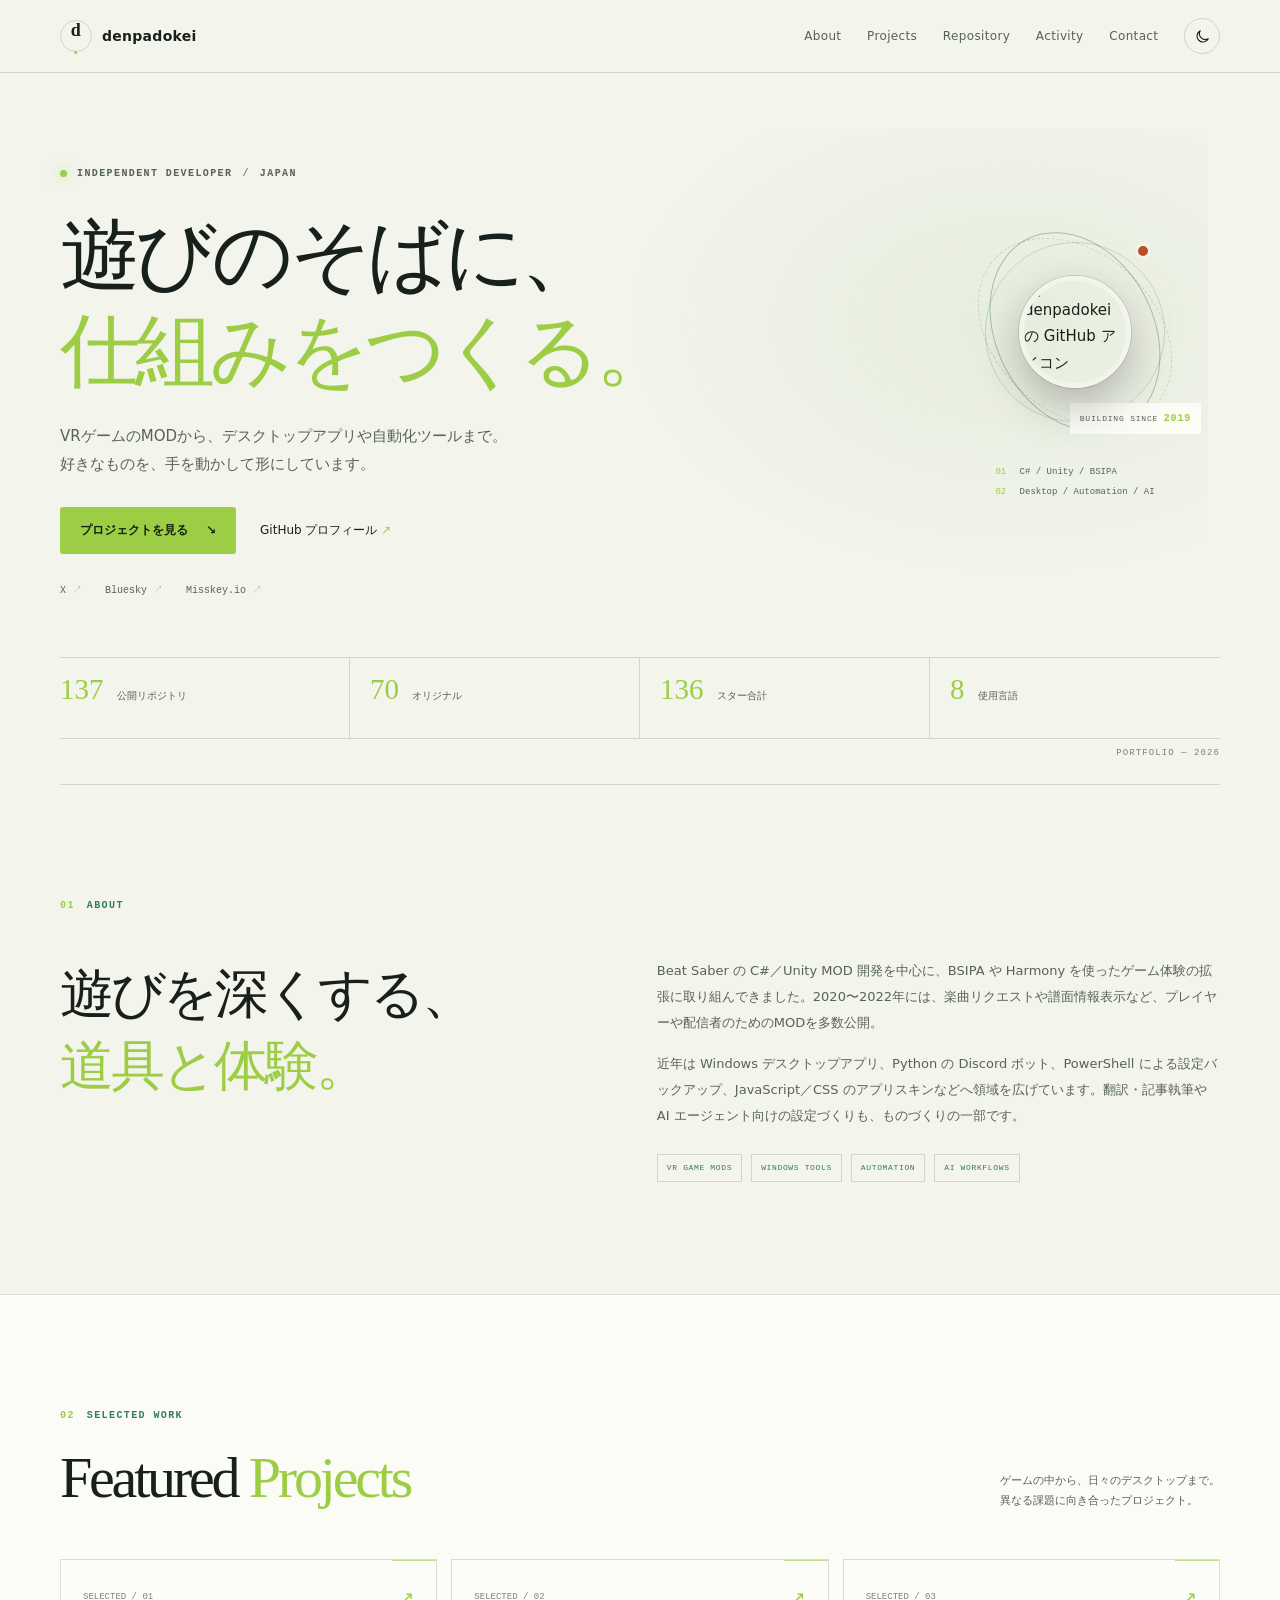
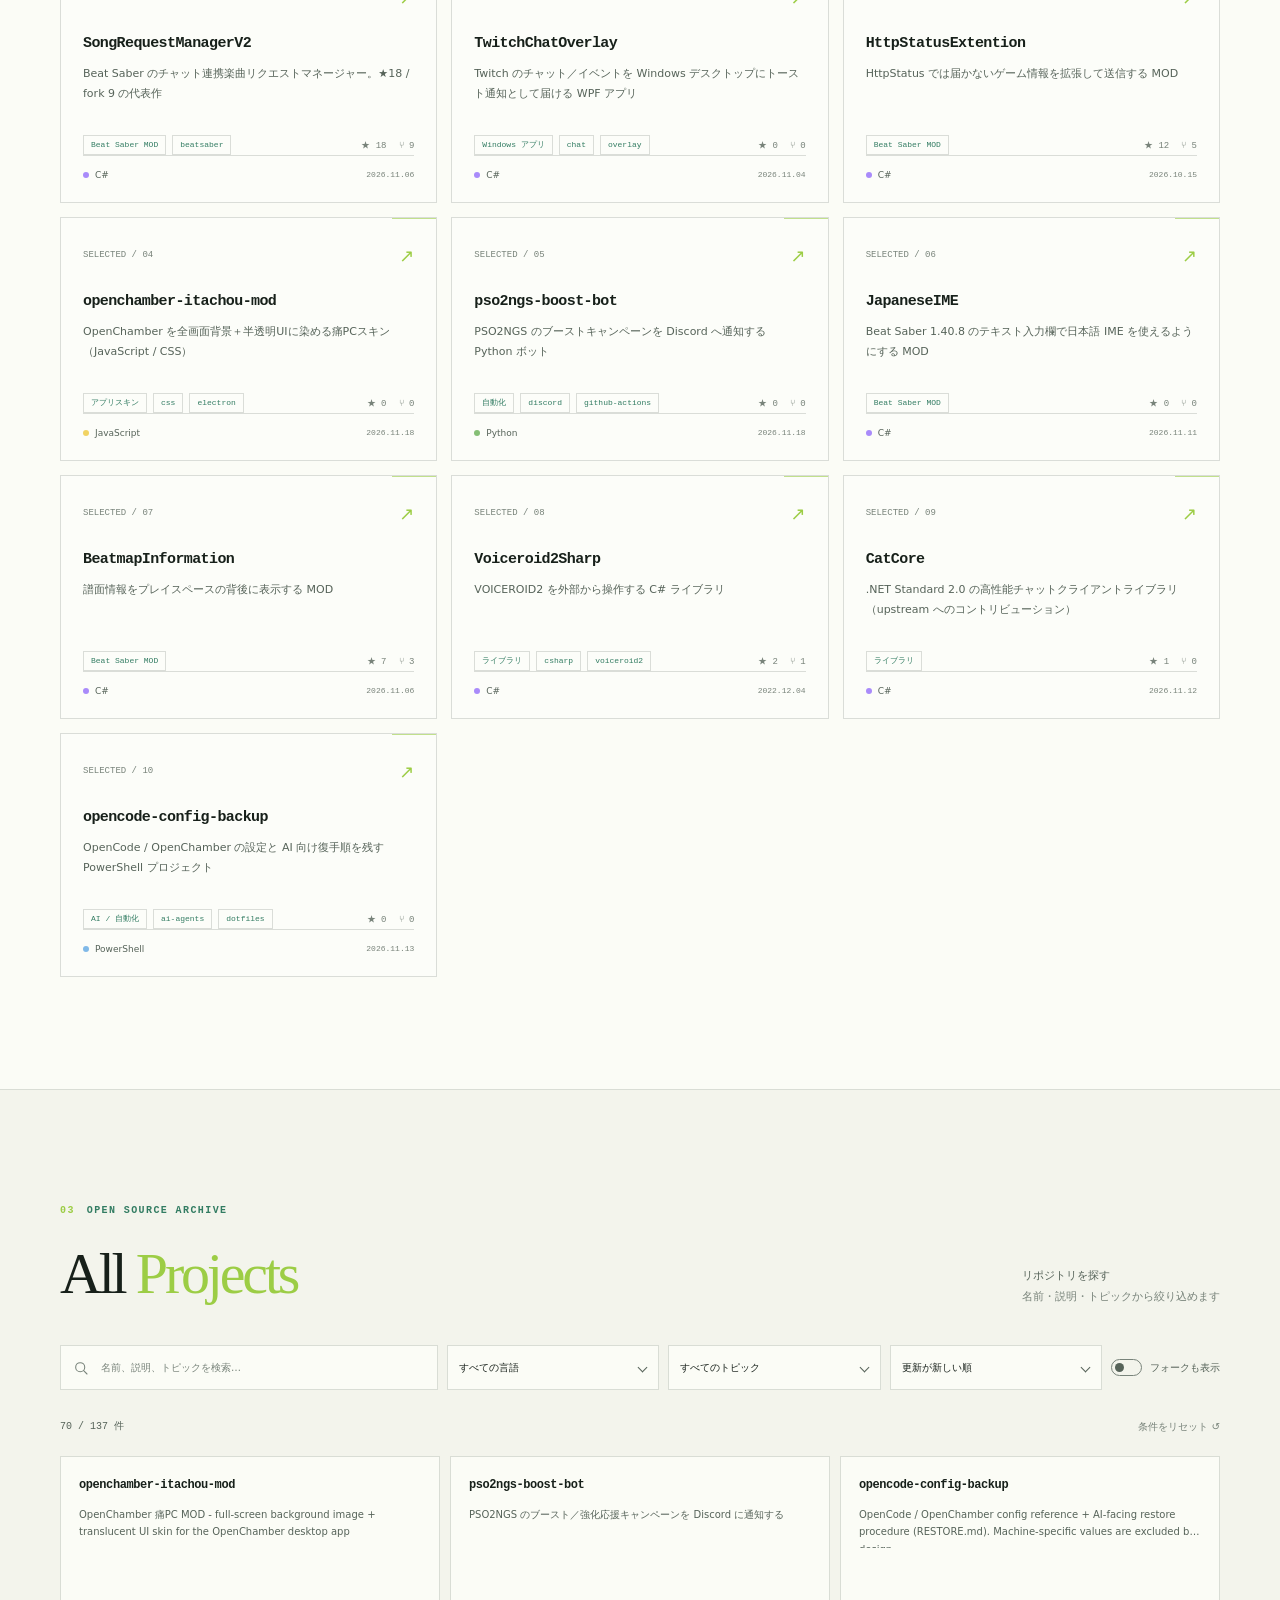
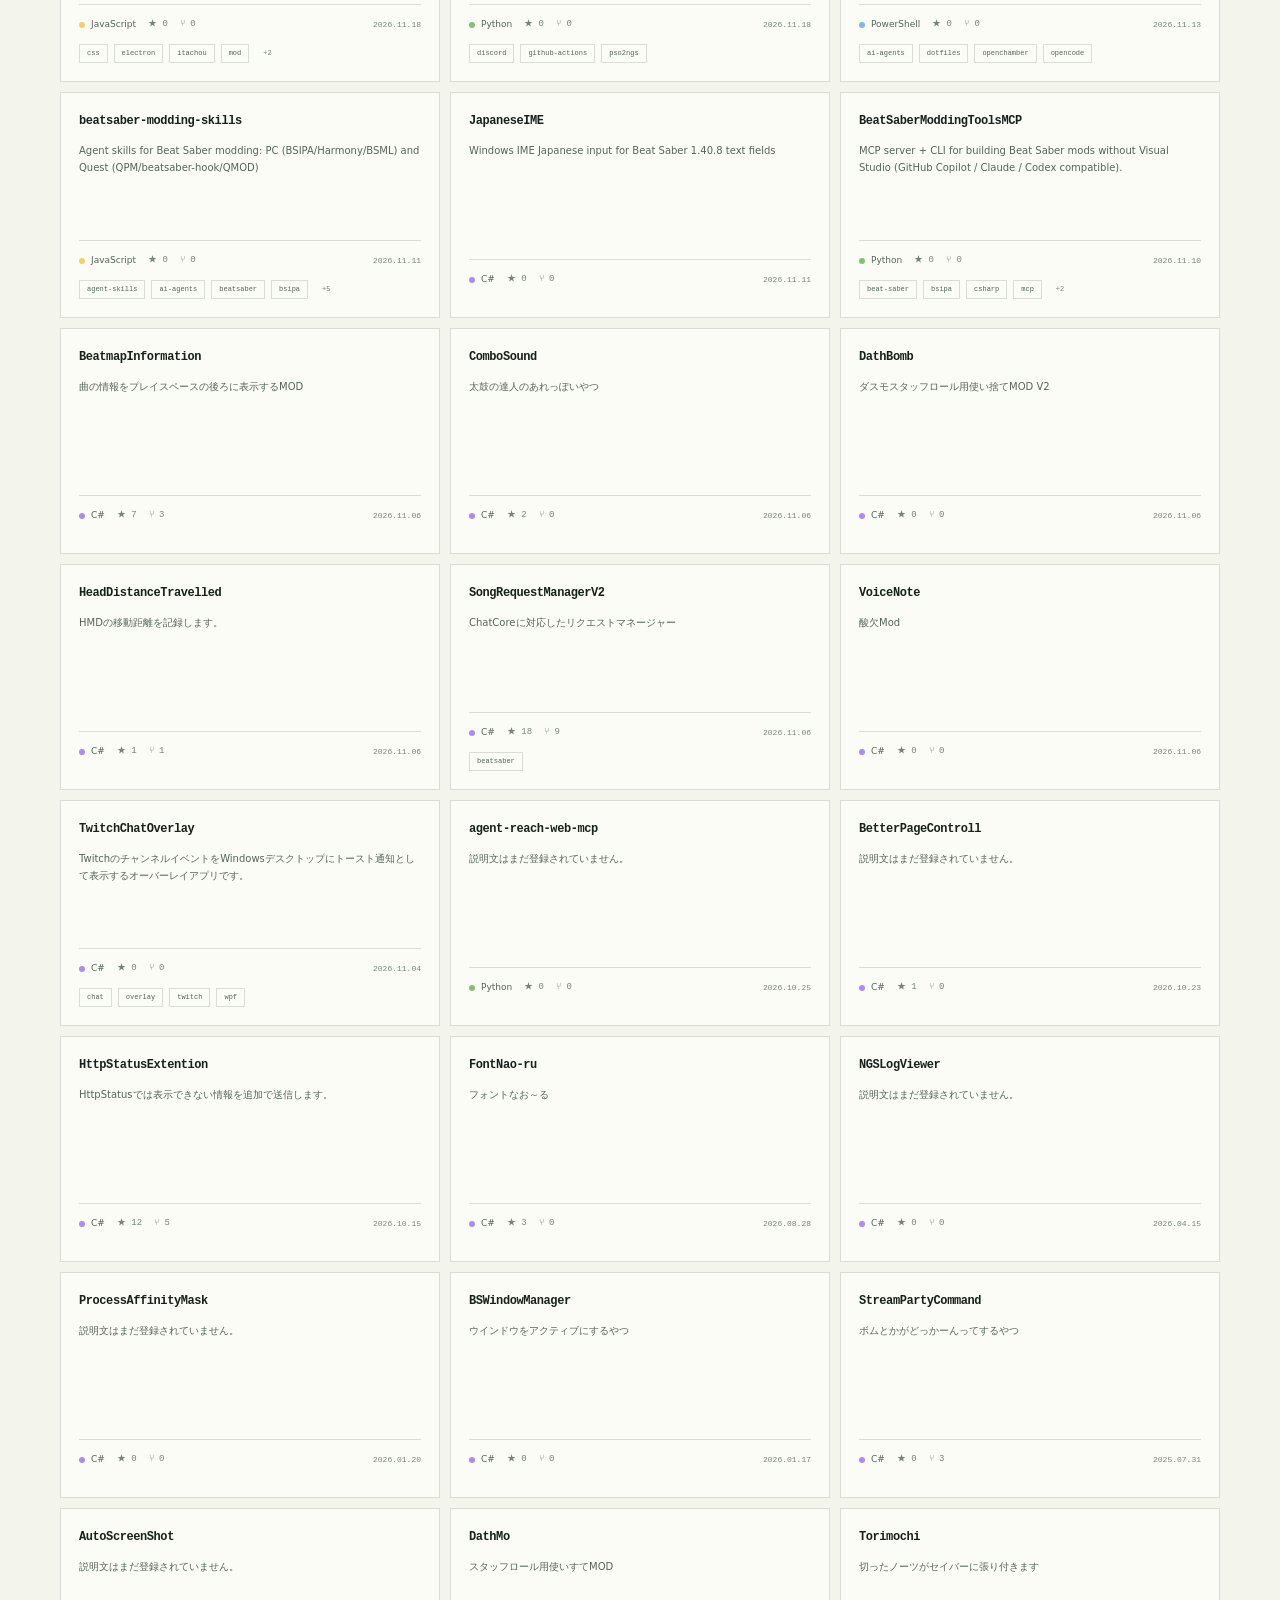
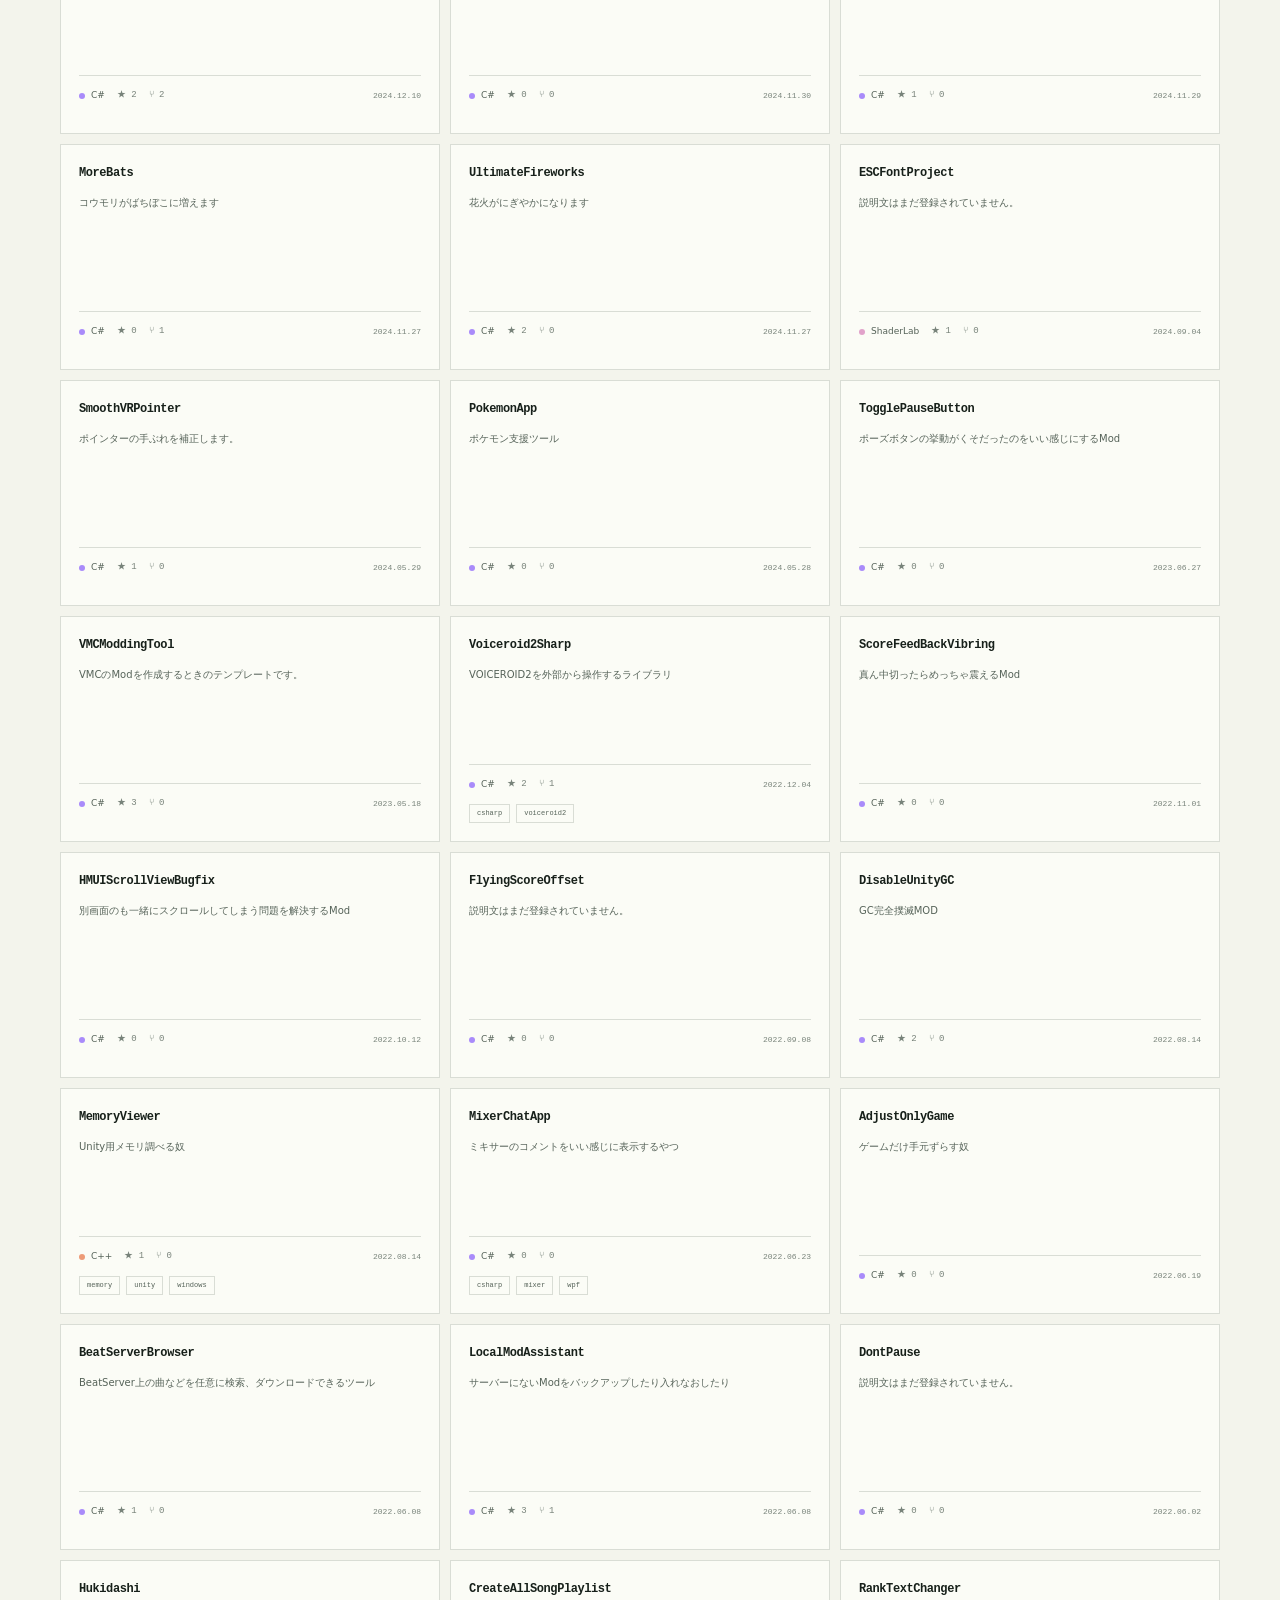
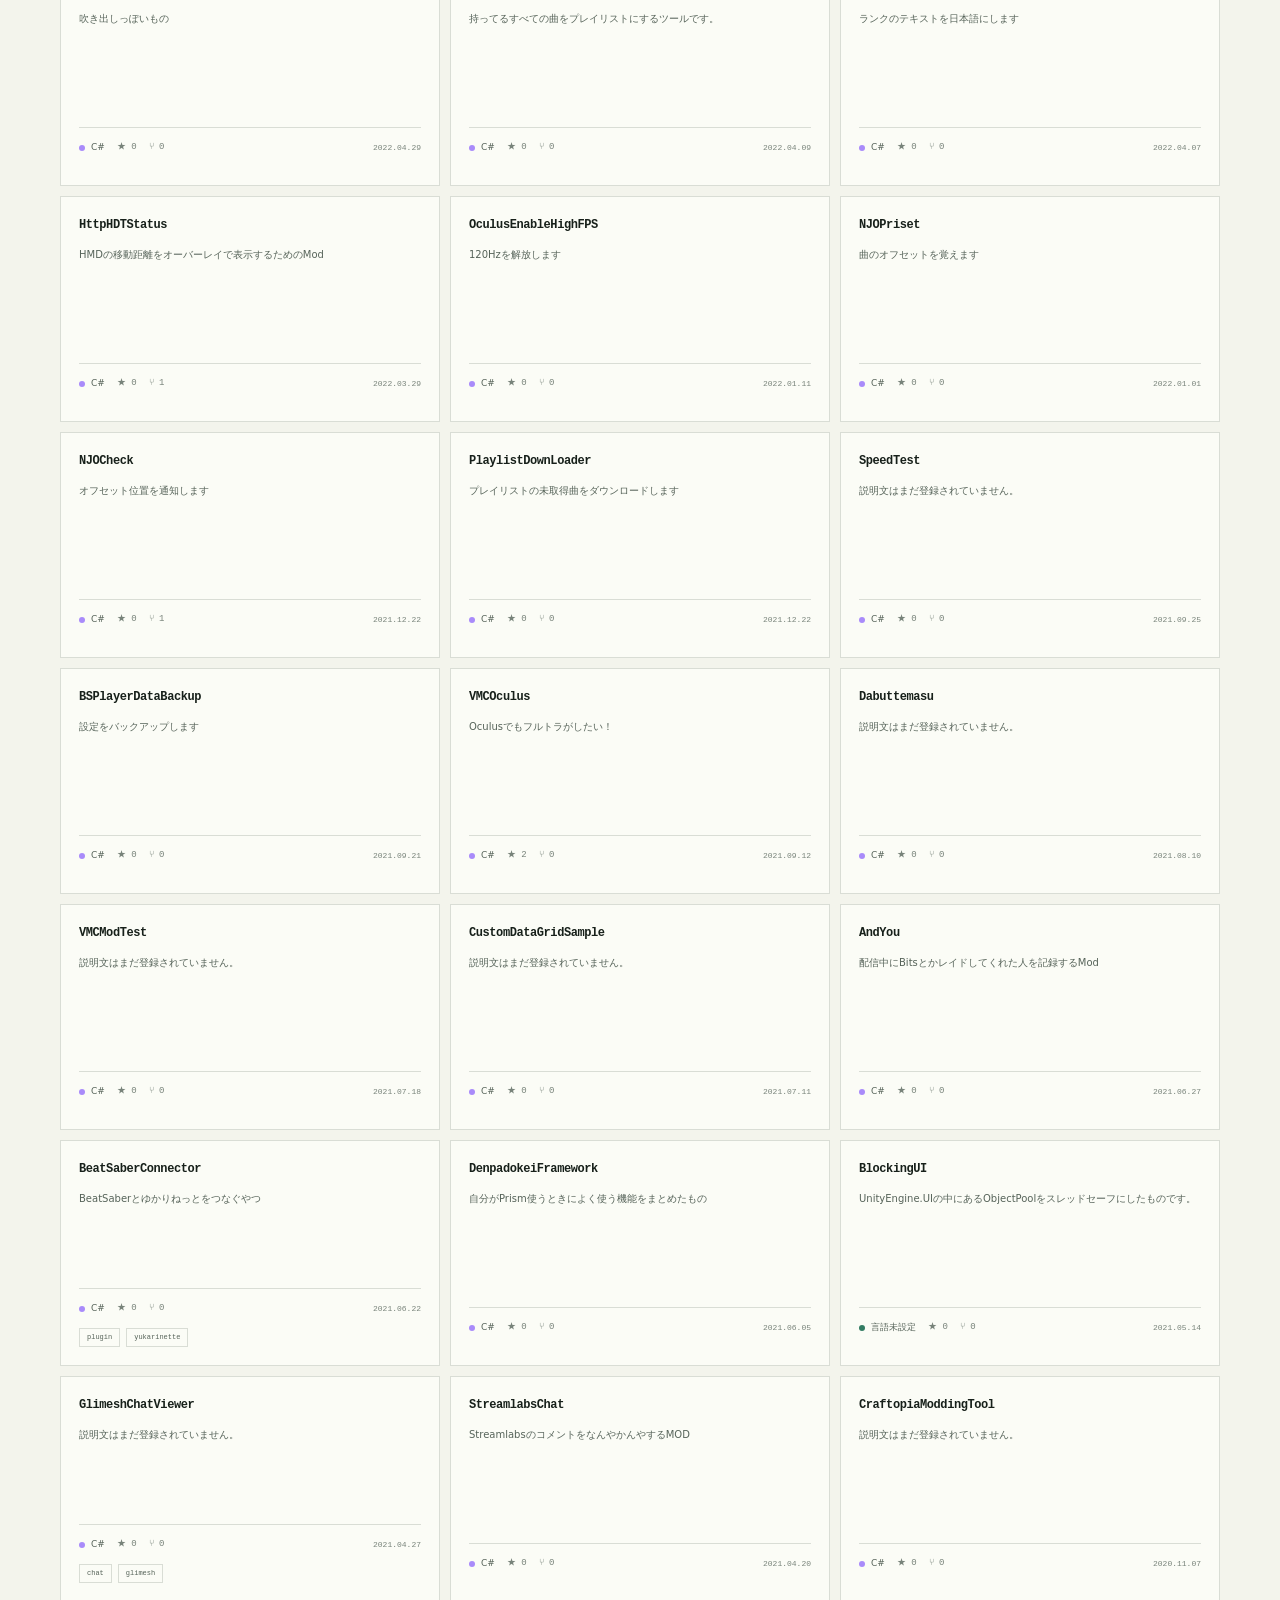
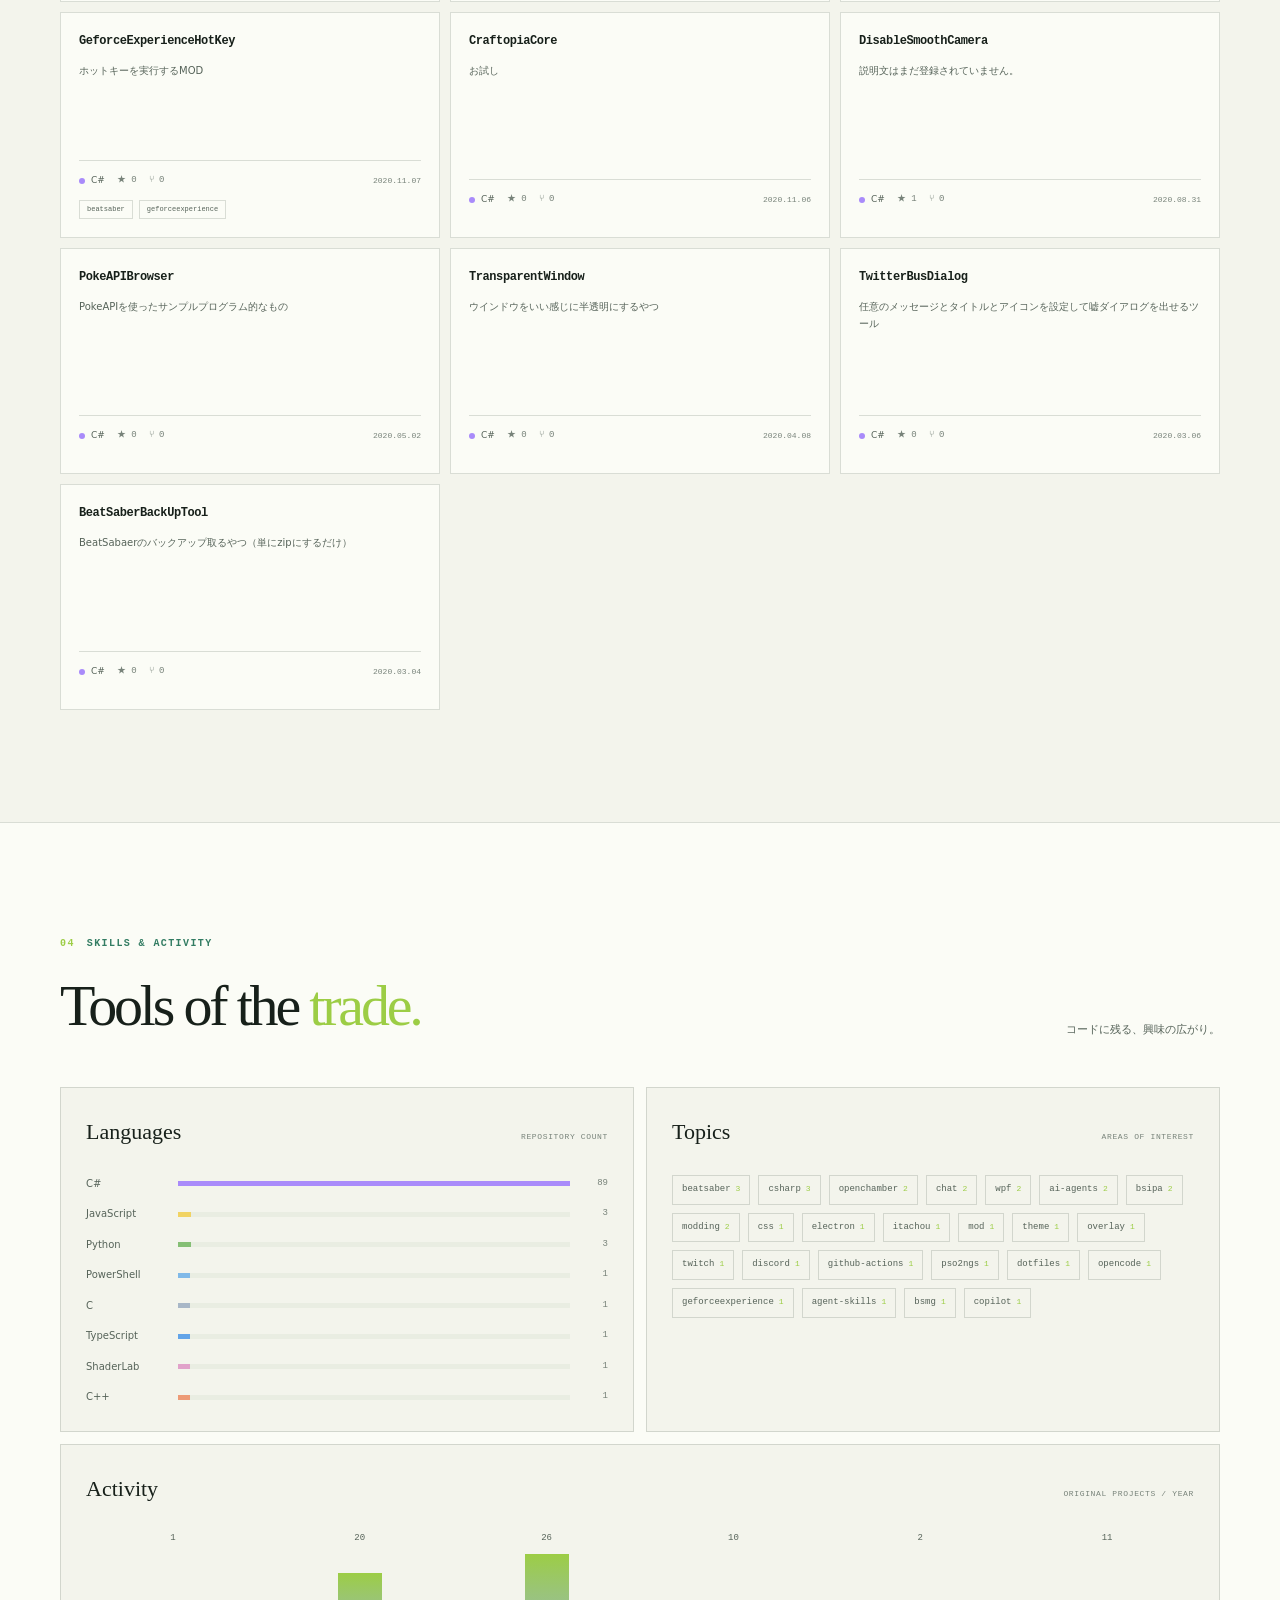
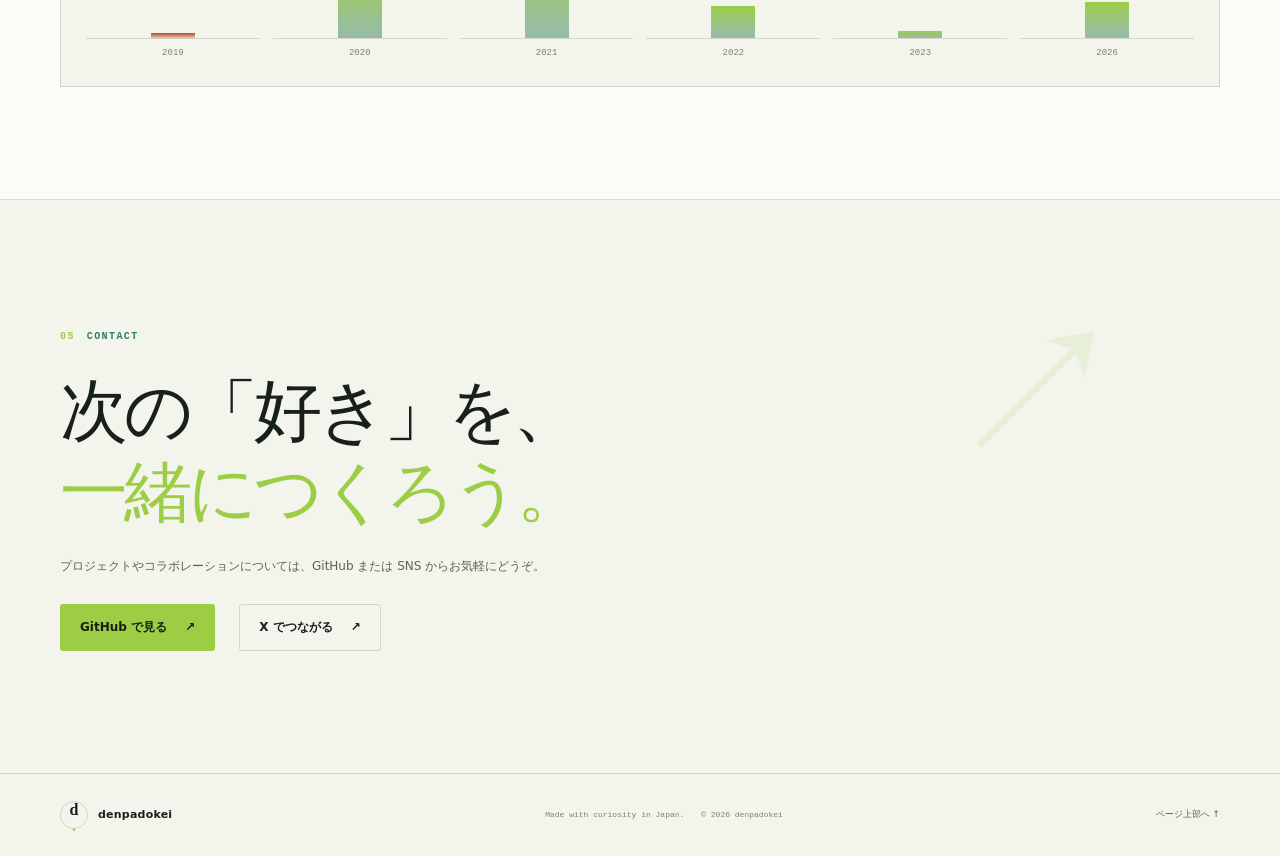
==== index.html @ 18422094 "feat: GitHubリポジトリ走査によるポートフォリオサイトを追加" ====
<!doctype html>
<html lang="ja">
<head>
  <meta charset="utf-8">
  <meta name="viewport" content="width=device-width, initial-scale=1">
  <meta name="theme-color" content="#101513">
  <meta name="description" content="denpadokei — VRゲームMOD開発を軸に、Windowsデスクトップ・自動化・AIツールへ広がる開発者のポートフォリオ。">
  <title>denpadokei — Developer Portfolio</title>
  <link rel="stylesheet" href="./assets/styles.css">
  <script src="./assets/app.js" defer></script>
</head>
<body>
  <a class="skip-link" href="#main">本文へスキップ</a>
  <header class="site-header">
    <nav class="nav-shell" aria-label="メインナビゲーション">
      <a class="wordmark" href="#top" aria-label="denpadokei、トップへ">
        <span class="wordmark-mark" aria-hidden="true">d<span>.</span></span>
        <span>denpadokei</span>
      </a>
      <div class="nav-links">
        <a href="#about">About</a>
        <a href="#featured">Projects</a>
        <a href="#all-projects">Repository</a>
        <a href="#activity">Activity</a>
        <a href="#contact">Contact</a>
        <button class="theme-toggle" id="theme-toggle" type="button" aria-label="ライトテーマに切り替え" title="テーマを切り替え">
          <svg class="theme-icon theme-icon-sun" viewBox="0 0 24 24" aria-hidden="true"><circle cx="12" cy="12" r="4"></circle><path d="M12 2v2m0 16v2M4.93 4.93l1.42 1.42m11.3 11.3 1.42 1.42M2 12h2m16 0h2M4.93 19.07l1.42-1.42m11.3-11.3 1.42-1.42"></path></svg>
          <svg class="theme-icon theme-icon-moon" viewBox="0 0 24 24" aria-hidden="true"><path d="M20.2 15.3A8.5 8.5 0 0 1 8.7 3.8 8.5 8.5 0 1 0 20.2 15.3Z"></path></svg>
        </button>
      </div>
    </nav>
  </header>

  <main id="main">
    <section class="hero section-wrap" id="top" aria-labelledby="hero-title">
      <div class="hero-copy">
        <p class="eyebrow"><span class="status-dot" aria-hidden="true"></span> INDEPENDENT DEVELOPER <span class="eyebrow-divider">/</span> JAPAN</p>
        <h1 id="hero-title">遊びのそばに、<br><span>仕組みをつくる。</span></h1>
        <p class="hero-lead">VRゲームのMODから、デスクトップアプリや自動化ツールまで。<br class="desktop-break">好きなものを、手を動かして形にしています。</p>
        <div class="hero-actions">
          <a class="button button-primary" href="#featured">プロジェクトを見る <span aria-hidden="true">↘</span></a>
          <a class="text-link" href="https://github.com/denpadokei" target="_blank" rel="noopener noreferrer">
            GitHub プロフィール <span aria-hidden="true">↗</span>
          </a>
        </div>
        <div class="social-row" aria-label="ソーシャルリンク">
          <a href="https://x.com/j_denpadokei" target="_blank" rel="noopener noreferrer">X <span aria-hidden="true">↗</span></a>
          <a href="https://bsky.app/profile/denpadokei.bsky.social" target="_blank" rel="noopener noreferrer">Bluesky <span aria-hidden="true">↗</span></a>
          <a href="https://misskey.io/@denpadokei" target="_blank" rel="noopener noreferrer">Misskey.io <span aria-hidden="true">↗</span></a>
        </div>
      </div>
      <div class="hero-aside">
        <div class="portrait-frame">
          <div class="portrait-orbit portrait-orbit-one" aria-hidden="true"></div>
          <div class="portrait-orbit portrait-orbit-two" aria-hidden="true"></div>
          <img src="https://avatars.githubusercontent.com/u/55026301?v=4" alt="denpadokei の GitHub アイコン" width="112" height="112">
          <span class="portrait-caption">BUILDING SINCE <strong>2019</strong></span>
        </div>
        <p class="hero-note"><span class="note-index">01</span> C# / Unity / BSIPA<br><span class="note-index">02</span> Desktop / Automation / AI</p>
      </div>
      <div class="hero-stats" aria-label="GitHub の統計">
        <div class="stat-cell"><strong id="stat-repos">137</strong><span>公開リポジトリ</span></div>
        <div class="stat-cell"><strong id="stat-original">70</strong><span>オリジナル</span></div>
        <div class="stat-cell"><strong id="stat-stars">136</strong><span>スター合計</span></div>
        <div class="stat-cell"><strong id="stat-languages">8</strong><span>使用言語</span></div>
      </div>
      <span class="hero-index" aria-hidden="true">PORTFOLIO — 2026</span>
    </section>

    <section class="about section-wrap section-block" id="about" aria-labelledby="about-title">
      <div class="section-kicker"><span>01</span> ABOUT</div>
      <div class="about-content">
        <h2 id="about-title">遊びを深くする、<br><em>道具と体験。</em></h2>
        <div class="about-text">
          <p>Beat Saber の C#／Unity MOD 開発を中心に、BSIPA や Harmony を使ったゲーム体験の拡張に取り組んできました。2020〜2022年には、楽曲リクエストや譜面情報表示など、プレイヤーや配信者のためのMODを多数公開。</p>
          <p>近年は Windows デスクトップアプリ、Python の Discord ボット、PowerShell による設定バックアップ、JavaScript／CSS のアプリスキンなどへ領域を広げています。翻訳・記事執筆や AI エージェント向けの設定づくりも、ものづくりの一部です。</p>
          <div class="about-tags" aria-label="主な領域">
            <span>VR GAME MODS</span><span>WINDOWS TOOLS</span><span>AUTOMATION</span><span>AI WORKFLOWS</span>
          </div>
        </div>
      </div>
    </section>

    <section class="featured-section section-block" id="featured" aria-labelledby="featured-title">
      <div class="section-wrap">
        <div class="section-heading">
          <div>
            <div class="section-kicker"><span>02</span> SELECTED WORK</div>
            <h2 id="featured-title">Featured <em>Projects</em></h2>
          </div>
          <p>ゲームの中から、日々のデスクトップまで。<br>異なる課題に向き合ったプロジェクト。</p>
        </div>
        <div class="featured-grid" id="featured-grid" aria-live="polite">
          <p class="loading-note">プロジェクトを読み込み中…</p>
        </div>
      </div>
    </section>

    <section class="all-section section-block" id="all-projects" aria-labelledby="all-title">
      <div class="section-wrap">
        <div class="section-heading all-heading">
          <div>
            <div class="section-kicker"><span>03</span> OPEN SOURCE ARCHIVE</div>
            <h2 id="all-title">All <em>Projects</em></h2>
          </div>
          <p>リポジトリを探す<br><span class="subtle">名前・説明・トピックから絞り込めます</span></p>
        </div>
        <form class="filters" id="project-filters" role="search" aria-label="プロジェクトを絞り込む">
          <label class="search-field">
            <span class="visually-hidden">プロジェクトを検索</span>
            <svg viewBox="0 0 24 24" aria-hidden="true"><circle cx="10.8" cy="10.8" r="6.8"></circle><path d="m16 16 5 5"></path></svg>
            <input id="search-input" type="search" placeholder="名前、説明、トピックを検索…" autocomplete="off">
          </label>
          <label class="select-field">
            <span class="visually-hidden">言語で絞り込む</span>
            <select id="language-filter"><option value="">すべての言語</option></select>
          </label>
          <label class="select-field">
            <span class="visually-hidden">トピックで絞り込む</span>
            <select id="topic-filter"><option value="">すべてのトピック</option></select>
          </label>
          <label class="select-field sort-field">
            <span class="visually-hidden">並び替え</span>
            <select id="sort-select">
              <option value="updated">更新が新しい順</option>
              <option value="stars">スターが多い順</option>
              <option value="name">名前順</option>
            </select>
          </label>
          <label class="fork-toggle">
            <input id="fork-toggle" type="checkbox">
            <span class="toggle-ui" aria-hidden="true"></span>
            <span>フォークも表示</span>
          </label>
        </form>
        <div class="results-line">
          <p id="result-count" role="status" aria-live="polite">読み込み中…</p>
          <button class="clear-filters" id="clear-filters" type="button">条件をリセット <span aria-hidden="true">↺</span></button>
        </div>
        <div class="project-grid" id="project-grid" aria-live="polite">
          <p class="loading-note">リポジトリを読み込み中…</p>
        </div>
        <p class="data-notice" id="data-notice" role="status" aria-live="polite" hidden></p>
      </div>
    </section>

    <section class="activity-section section-block" id="activity" aria-labelledby="activity-title">
      <div class="section-wrap">
        <div class="section-heading">
          <div>
            <div class="section-kicker"><span>04</span> SKILLS & ACTIVITY</div>
            <h2 id="activity-title">Tools of the <em>trade.</em></h2>
          </div>
          <p>コードに残る、興味の広がり。</p>
        </div>
        <div class="activity-grid">
          <section class="activity-panel language-panel" aria-labelledby="languages-title">
            <div class="panel-heading"><h3 id="languages-title">Languages</h3><span>REPOSITORY COUNT</span></div>
            <div class="language-bars" id="language-bars"><p class="loading-note">読み込み中…</p></div>
          </section>
          <section class="activity-panel topic-panel" aria-labelledby="topics-title">
            <div class="panel-heading"><h3 id="topics-title">Topics</h3><span>AREAS OF INTEREST</span></div>
            <div class="topic-cloud" id="topic-cloud"><p class="loading-note">読み込み中…</p></div>
          </section>
          <section class="activity-panel timeline-panel" aria-labelledby="timeline-title">
            <div class="panel-heading"><h3 id="timeline-title">Activity</h3><span>ORIGINAL PROJECTS / YEAR</span></div>
            <div class="timeline" id="timeline"><p class="loading-note">読み込み中…</p></div>
          </section>
        </div>
      </div>
    </section>

    <section class="contact-section section-wrap section-block" id="contact" aria-labelledby="contact-title">
      <div class="contact-mark" aria-hidden="true">↗</div>
      <div class="section-kicker"><span>05</span> CONTACT</div>
      <h2 id="contact-title">次の「好き」を、<br><em>一緒につくろう。</em></h2>
      <p>プロジェクトやコラボレーションについては、GitHub または SNS からお気軽にどうぞ。</p>
      <div class="contact-links">
        <a class="button button-primary" href="https://github.com/denpadokei" target="_blank" rel="noopener noreferrer">GitHub で見る <span aria-hidden="true">↗</span></a>
        <a class="button button-outline" href="https://x.com/j_denpadokei" target="_blank" rel="noopener noreferrer">X でつながる <span aria-hidden="true">↗</span></a>
      </div>
    </section>
  </main>
  <footer class="site-footer">
    <div class="section-wrap footer-inner">
      <a class="wordmark footer-brand" href="#top"><span class="wordmark-mark" aria-hidden="true">d<span>.</span></span><span>denpadokei</span></a>
      <p>Made with curiosity in Japan. <span>© 2026 denpadokei</span></p>
      <a class="back-top" href="#top">ページ上部へ <span aria-hidden="true">↑</span></a>
    </div>
  </footer>
</body>
</html>
---- assets/styles.css ----
:root {
  color-scheme: dark;
  --bg: #101513;
  --bg-raised: #171e1b;
  --bg-soft: #1c2521;
  --surface: #202925;
  --text: #f0f2e9;
  --muted: #a4ada4;
  --subtle: #737f76;
  --line: rgba(226, 237, 222, .13);
  --accent: #d3fa77;
  --accent-ink: #172112;
  --mint: #9cdec6;
  --coral: #f69f78;
  --shadow: 0 24px 80px rgba(0, 0, 0, .25);
  --display: "Yu Mincho", "Hiragino Mincho ProN", Georgia, serif;
  --sans: "Yu Gothic UI", "Hiragino Kaku Gothic ProN", Meiryo, system-ui, sans-serif;
  --mono: Consolas, "SFMono-Regular", "Roboto Mono", monospace;
  --content: 1160px;
}

:root[data-theme="light"] {
  color-scheme: light;
  --bg: #f3f4ec;
  --bg-raised: #fbfcf6;
  --bg-soft: #e9ede2;
  --surface: #fff;
  --text: #17201a;
  --muted: #566359;
  --subtle: #78837a;
  --line: rgba(22, 40, 27, .15);
  --accent: #9ccd45;
  --accent-ink: #172112;
  --mint: #327c62;
  --coral: #b74d2b;
  --shadow: 0 24px 80px rgba(38, 51, 36, .09);
}

* { box-sizing: border-box; }
html { scroll-behavior: smooth; scroll-padding-top: 88px; }
body {
  margin: 0;
  background: var(--bg);
  color: var(--text);
  font-family: var(--sans);
  font-size: 15px;
  line-height: 1.75;
  -webkit-font-smoothing: antialiased;
  overflow-x: clip;
  transition: background-color .25s ease, color .25s ease;
}
body::before {
  position: fixed;
  z-index: -1;
  inset: 0;
  pointer-events: none;
  content: "";
  background-image: radial-gradient(rgba(213, 240, 200, .045) .7px, transparent .7px);
  background-size: 6px 6px;
  mask-image: linear-gradient(115deg, black, transparent 70%);
}
a { color: inherit; text-decoration: none; }
button, input, select { font: inherit; }
button, a, input, select { -webkit-tap-highlight-color: transparent; }
button:focus-visible, a:focus-visible, input:focus-visible, select:focus-visible {
  outline: 2px solid var(--accent);
  outline-offset: 4px;
}
::selection { background: var(--accent); color: var(--accent-ink); }
.section-wrap { width: min(var(--content), calc(100% - 64px)); margin-inline: auto; }
.section-block { padding-block: 112px; }
.skip-link {
  position: fixed; z-index: 20; top: 12px; left: 12px; padding: 10px 16px;
  transform: translateY(-160%); background: var(--accent); color: var(--accent-ink);
  border-radius: 4px; font-weight: 700;
}
.skip-link:focus { transform: translateY(0); }
.visually-hidden {
  position: absolute; width: 1px; height: 1px; padding: 0; margin: -1px;
  overflow: hidden; clip: rect(0, 0, 0, 0); white-space: nowrap; border: 0;
}

.site-header {
  position: sticky; z-index: 10; top: 0;
  border-bottom: 1px solid var(--line);
  background: color-mix(in srgb, var(--bg) 88%, transparent);
  backdrop-filter: blur(16px);
}
.nav-shell {
  width: min(var(--content), calc(100% - 64px)); min-height: 72px; margin: auto;
  display: flex; align-items: center; justify-content: space-between; gap: 22px;
}
.wordmark { display: inline-flex; align-items: center; gap: 10px; font-size: 14px; font-weight: 700; letter-spacing: .02em; }
.wordmark-mark {
  display: grid; place-items: center; width: 32px; height: 32px; border: 1px solid var(--line);
  border-radius: 50%; font-family: var(--display); font-size: 18px; line-height: 1;
}
.wordmark-mark span { color: var(--accent); }
.nav-links { display: flex; flex-wrap: wrap; align-items: center; justify-content: flex-end; gap: clamp(14px, 2vw, 30px); }
.nav-links > a { color: var(--muted); font-size: 12px; letter-spacing: .03em; transition: color .18s ease; }
.nav-links > a:hover { color: var(--accent); }
.theme-toggle {
  display: grid; place-items: center; width: 36px; height: 36px; border: 1px solid var(--line);
  border-radius: 50%; background: transparent; color: var(--text); cursor: pointer;
  transition: border-color .2s ease, transform .2s ease;
}
.theme-toggle:hover { border-color: var(--accent); transform: rotate(-10deg); }
.theme-icon { width: 17px; height: 17px; fill: none; stroke: currentColor; stroke-width: 1.6; stroke-linecap: round; stroke-linejoin: round; }
:root[data-theme="light"] .theme-icon-sun { display: none; }
:root:not([data-theme="light"]) .theme-icon-moon { display: none; }

.hero {
  position: relative; min-height: 655px; display: grid; grid-template-columns: 1fr 290px;
  align-content: center; align-items: center; column-gap: 64px; padding-top: 92px; padding-bottom: 45px;
}
.hero::before {
  position: absolute; z-index: -1; top: 56px; right: 1%; width: 52%; height: 460px;
  content: ""; background: radial-gradient(ellipse at 68% 42%, rgba(143, 198, 116, .12), transparent 67%);
}
.hero-copy { position: relative; z-index: 1; }
.eyebrow, .section-kicker {
  margin: 0; color: var(--mint); font-family: var(--mono); font-size: 10px;
  font-weight: 600; letter-spacing: .14em;
}
.eyebrow { display: flex; align-items: center; gap: 10px; margin-bottom: 24px; color: var(--muted); }
.status-dot { width: 7px; height: 7px; background: var(--accent); border-radius: 50%; box-shadow: 0 0 14px color-mix(in srgb, var(--accent) 70%, transparent); }
.eyebrow-divider { color: var(--subtle); }
.hero h1, .contact-section h2 {
  margin: 0; font-family: var(--display); font-size: clamp(44px, 6.6vw, 80px);
  font-weight: 500; letter-spacing: -.06em; line-height: 1.2;
}
.hero h1 span, .contact-section h2 em { color: var(--accent); font-style: normal; }
.hero-lead { margin: 23px 0 28px; color: var(--muted); font-size: 15px; line-height: 1.9; }
.hero-actions, .contact-links { display: flex; flex-wrap: wrap; align-items: center; gap: 24px; }
.button {
  display: inline-flex; align-items: center; justify-content: center; gap: 18px; min-height: 47px;
  padding: 0 19px; border: 1px solid transparent; border-radius: 3px; font-size: 12px;
  font-weight: 700; transition: transform .2s ease, background-color .2s ease, border-color .2s ease;
}
.button:hover { transform: translateY(-3px); }
.button-primary { background: var(--accent); color: var(--accent-ink); }
.button-primary:hover { background: color-mix(in srgb, var(--accent) 83%, white); }
.button-outline { border-color: var(--line); }
.button-outline:hover { border-color: var(--accent); }
.text-link { color: var(--text); font-size: 12px; }
.text-link span, .social-row a span { color: var(--accent); }
.text-link:hover, .social-row a:hover { color: var(--accent); }
.social-row { display: flex; flex-wrap: wrap; gap: 23px; margin-top: 28px; }
.social-row a { color: var(--muted); font-family: var(--mono); font-size: 10px; transition: color .18s ease; }
.hero-aside { display: flex; flex-direction: column; align-items: center; justify-self: center; padding: 5px 0 44px; }
.portrait-frame { position: relative; display: grid; place-items: center; width: 220px; height: 220px; }
.portrait-frame::before {
  position: absolute; inset: 20px; content: ""; border: 1px solid var(--line); border-radius: 50%;
}
.portrait-frame img {
  position: relative; z-index: 1; width: 112px; height: 112px; border: 5px solid var(--bg);
  border-radius: 50%; object-fit: cover; box-shadow: 0 0 0 1px var(--line), 0 18px 46px rgba(0, 0, 0, .25);
}
.portrait-orbit { position: absolute; border: 1px solid var(--line); border-radius: 50%; transform: rotate(-28deg); }
.portrait-orbit-one { inset: 5px 31px; border-color: color-mix(in srgb, var(--mint) 40%, transparent); }
.portrait-orbit-two { inset: 30px 1px; transform: rotate(42deg); border-style: dashed; }
.portrait-frame::after {
  position: absolute; top: 21px; right: 34px; width: 10px; height: 10px; content: "";
  border: 3px solid var(--bg); border-radius: 50%; background: var(--coral);
}
.portrait-caption {
  position: absolute; right: -16px; bottom: 8px; padding: 7px 10px; background: var(--bg-raised);
  color: var(--muted); font-family: var(--mono); font-size: 8px; letter-spacing: .1em;
}
.portrait-caption strong { color: var(--accent); font-size: 10px; }
.hero-note { margin: 21px 0 0; color: var(--muted); font-family: var(--mono); font-size: 9px; line-height: 2.2; }
.note-index { margin-right: 8px; color: var(--accent); }
.hero-stats {
  grid-column: 1 / -1; display: grid; grid-template-columns: repeat(4, 1fr);
  margin-top: 58px; border-top: 1px solid var(--line); border-bottom: 1px solid var(--line);
}
.stat-cell { display: flex; align-items: baseline; gap: 13px; min-height: 80px; padding: 17px 20px; border-right: 1px solid var(--line); }
.stat-cell:first-child { padding-left: 0; }
.stat-cell:last-child { border-right: 0; }
.stat-cell strong { color: var(--accent); font-family: var(--display); font-size: 29px; font-weight: 500; line-height: 1; }
.stat-cell span { color: var(--muted); font-size: 10px; }
.hero-index { position: absolute; right: 0; bottom: 22px; color: var(--subtle); font-family: var(--mono); font-size: 9px; letter-spacing: .12em; }

.section-kicker { display: flex; align-items: center; gap: 12px; }
.section-kicker > span { color: var(--accent); }
.about { border-top: 1px solid var(--line); }
.about-content { display: grid; grid-template-columns: .9fr 1fr; gap: 90px; margin-top: 43px; }
.about h2, .section-heading h2 {
  margin: 0; font-family: var(--display); font-size: clamp(36px, 4.6vw, 54px);
  font-weight: 500; letter-spacing: -.055em; line-height: 1.35;
}
.about h2 em, .section-heading h2 em { color: var(--accent); font-style: normal; }
.about-text { max-width: 590px; color: var(--muted); font-size: 13px; line-height: 2; }
.about-text p { margin: 0 0 15px; }
.about-tags { display: flex; flex-wrap: wrap; gap: 9px; margin-top: 25px; }
.about-tags span { padding: 5px 9px; border: 1px solid var(--line); color: var(--mint); font-family: var(--mono); font-size: 8px; letter-spacing: .08em; }

.featured-section { background: var(--bg-raised); border-block: 1px solid var(--line); }
.section-heading { display: flex; align-items: flex-end; justify-content: space-between; gap: 30px; margin-bottom: 42px; }
.section-heading .section-kicker { margin-bottom: 15px; }
.section-heading h2 { font-size: clamp(38px, 5vw, 58px); }
.section-heading > p { margin: 0 0 5px; color: var(--muted); font-size: 11px; line-height: 1.9; }
.featured-grid { display: grid; grid-template-columns: repeat(3, minmax(0, 1fr)); gap: 14px; }
.featured-card {
  position: relative; display: flex; flex-direction: column; min-height: 244px; padding: 22px 22px 19px;
  overflow: hidden; border: 1px solid var(--line); background: color-mix(in srgb, var(--bg-raised) 68%, var(--surface));
  transition: border-color .22s ease, transform .22s ease, background-color .22s ease;
}
.featured-card::after { position: absolute; top: 0; right: 0; width: 44px; height: 1px; content: ""; background: var(--accent); opacity: .6; }
.featured-card:hover { transform: translateY(-5px); border-color: color-mix(in srgb, var(--accent) 60%, var(--line)); background: var(--surface); }
.featured-top, .card-stats, .repo-meta { display: flex; align-items: center; justify-content: space-between; gap: 12px; }
.featured-number { color: var(--subtle); font-family: var(--mono); font-size: 9px; }
.featured-arrow { color: var(--accent); font-size: 18px; transition: transform .2s ease; }
.featured-card:hover .featured-arrow { transform: translate(3px, -3px); }
.featured-card h3 { margin: 17px 0 7px; font-family: var(--mono); font-size: 15px; font-weight: 600; letter-spacing: -.04em; overflow-wrap: anywhere; }
.featured-card > p { flex: 1; margin: 0; color: var(--muted); font-size: 11px; line-height: 1.8; }
.featured-bottom { display: flex; justify-content: space-between; align-items: flex-end; gap: 10px; margin-top: 20px; }
.featured-tags, .repo-topics { display: flex; flex-wrap: wrap; gap: 6px; }
.tag {
  display: inline-flex; align-items: center; padding: 3px 7px; border: 1px solid var(--line);
  color: var(--mint); font-family: var(--mono); font-size: 8px; line-height: 1.5;
}
.language-pill { display: inline-flex; align-items: center; gap: 6px; color: var(--muted); font-size: 9px; white-space: nowrap; }
.language-pill::before { width: 6px; height: 6px; content: ""; border-radius: 50%; background: var(--language-color, var(--mint)); }
.card-stats { justify-content: flex-start; gap: 12px; color: var(--subtle); font-family: var(--mono); font-size: 9px; white-space: nowrap; }
.card-stats span { display: inline-flex; align-items: center; gap: 4px; }
.featured-card .card-stats { margin-left: auto; }

.all-section { background: var(--bg); }
.all-heading { margin-bottom: 32px; }
.subtle { color: var(--subtle); }
.filters {
  display: grid; grid-template-columns: minmax(190px, 1.6fr) repeat(3, minmax(135px, .9fr)) auto;
  gap: 9px; align-items: center;
}
.search-field, .select-field {
  display: flex; align-items: center; min-width: 0; height: 45px; border: 1px solid var(--line);
  background: var(--bg-raised); transition: border-color .2s ease;
}
.search-field:focus-within, .select-field:focus-within { border-color: var(--mint); }
.search-field { gap: 10px; padding: 0 12px; }
.search-field svg { flex: none; width: 16px; height: 16px; fill: none; stroke: var(--subtle); stroke-width: 1.6; stroke-linecap: round; }
.search-field input, .select-field select { width: 100%; height: 100%; border: 0; outline: 0; background: transparent; color: var(--text); font-size: 10px; }
.search-field input::placeholder { color: var(--subtle); }
.select-field { position: relative; padding: 0 27px 0 11px; }
.select-field::after {
  position: absolute; right: 12px; top: 18px; width: 6px; height: 6px; content: "";
  border-right: 1px solid var(--muted); border-bottom: 1px solid var(--muted); transform: rotate(45deg); pointer-events: none;
}
.select-field select { appearance: none; cursor: pointer; }
.select-field option { background: var(--bg-raised); color: var(--text); }
.fork-toggle { display: inline-flex; align-items: center; gap: 8px; color: var(--muted); font-size: 10px; white-space: nowrap; cursor: pointer; }
.fork-toggle input { position: absolute; width: 1px; height: 1px; opacity: 0; }
.toggle-ui { position: relative; width: 31px; height: 17px; border: 1px solid var(--subtle); border-radius: 20px; transition: background .2s ease, border-color .2s ease; }
.toggle-ui::after { position: absolute; top: 3px; left: 3px; width: 9px; height: 9px; content: ""; border-radius: 50%; background: var(--muted); transition: transform .2s ease, background .2s ease; }
.fork-toggle input:checked + .toggle-ui { border-color: var(--accent); background: var(--accent); }
.fork-toggle input:checked + .toggle-ui::after { background: var(--accent-ink); transform: translateX(14px); }
.fork-toggle input:focus-visible + .toggle-ui { outline: 2px solid var(--accent); outline-offset: 4px; }
.results-line { display: flex; align-items: center; justify-content: space-between; gap: 15px; margin: 23px 0 15px; }
.results-line p { margin: 0; color: var(--muted); font-family: var(--mono); font-size: 10px; }
.results-line p strong { color: var(--accent); font-size: 13px; }
.clear-filters { padding: 5px 0; border: 0; background: none; color: var(--subtle); font-size: 10px; cursor: pointer; }
.clear-filters:hover { color: var(--accent); }
.project-grid { display: grid; grid-template-columns: repeat(3, minmax(0, 1fr)); gap: 10px; }
.project-card {
  display: flex; flex-direction: column; min-width: 0; min-height: 226px; padding: 18px;
  border: 1px solid var(--line); background: var(--bg-raised);
  transition: transform .2s ease, border-color .2s ease, background-color .2s ease;
}
.project-card:hover { transform: translateY(-3px); border-color: color-mix(in srgb, var(--mint) 52%, var(--line)); background: var(--surface); }
.repo-title-link { display: block; min-width: 0; }
.repo-title-link:hover h3 { color: var(--accent); }
.repo-title-link h3 { margin: 0; font-family: var(--mono); font-size: 12px; font-weight: 600; letter-spacing: -.035em; overflow-wrap: anywhere; transition: color .18s ease; }
.repo-description { display: -webkit-box; min-height: 42px; margin: 10px 0 14px; overflow: hidden; color: var(--muted); font-size: 10px; line-height: 1.75; -webkit-box-orient: vertical; -webkit-line-clamp: 2; }
.repo-meta { justify-content: flex-start; flex-wrap: wrap; margin-top: auto; padding-top: 12px; border-top: 1px solid var(--line); }
.repo-meta time { margin-left: auto; color: var(--subtle); font-family: var(--mono); font-size: 8px; white-space: nowrap; }
.repo-topics { margin-top: 11px; }
.repo-topics .tag { color: var(--muted); font-size: 7px; }
.repo-topics .tag-more { border-color: transparent; color: var(--subtle); }
.empty-state, .loading-note { grid-column: 1 / -1; margin: 0; padding: 32px; border: 1px dashed var(--line); color: var(--muted); text-align: center; font-size: 12px; }
.data-notice { margin: 18px 0 0; padding: 13px 16px; border-left: 2px solid var(--coral); background: var(--bg-raised); color: var(--muted); font-size: 11px; }
.data-notice[hidden] { display: none; }

.activity-section { background: var(--bg-raised); border-block: 1px solid var(--line); }
.activity-grid { display: grid; grid-template-columns: 1fr 1fr; gap: 12px; }
.activity-panel { min-width: 0; padding: 25px; border: 1px solid var(--line); background: var(--bg); }
.timeline-panel { grid-column: 1 / -1; }
.panel-heading { display: flex; align-items: baseline; justify-content: space-between; gap: 12px; margin-bottom: 23px; }
.panel-heading h3 { margin: 0; font-family: var(--display); font-size: 22px; font-weight: 500; }
.panel-heading > span { color: var(--subtle); font-family: var(--mono); font-size: 8px; letter-spacing: .08em; text-align: right; }
.language-bars { display: grid; gap: 13px; }
.language-row { display: grid; grid-template-columns: 82px 1fr 28px; align-items: center; gap: 10px; }
.language-name { color: var(--muted); font-size: 10px; }
.language-track { height: 5px; overflow: hidden; background: var(--bg-soft); }
.language-fill { display: block; width: var(--bar-width); height: 100%; background: var(--accent); transform-origin: left; animation: bar-in .65s cubic-bezier(.2,.8,.2,1) both; }
.language-count { color: var(--subtle); font-family: var(--mono); font-size: 9px; text-align: right; }
.topic-cloud { display: flex; flex-wrap: wrap; gap: 8px; }
.topic-chip { padding: 6px 9px; border: 1px solid var(--line); color: var(--muted); font-family: var(--mono); font-size: 9px; }
.topic-chip span { margin-left: 5px; color: var(--accent); font-size: 8px; }
.timeline { display: grid; grid-template-columns: repeat(6, minmax(0, 1fr)); align-items: end; gap: 13px; min-height: 130px; }
.year-column { display: flex; flex-direction: column; align-items: center; gap: 7px; height: 130px; }
.year-count { color: var(--muted); font-family: var(--mono); font-size: 9px; }
.year-track { display: flex; align-items: flex-end; justify-content: center; width: 100%; height: 87px; border-bottom: 1px solid var(--line); }
.year-bar { width: min(44px, 58%); height: var(--bar-height); min-height: 4px; background: linear-gradient(0deg, color-mix(in srgb, var(--mint) 48%, transparent), var(--accent)); transition: height .3s ease; }
.year-column:first-child .year-bar { background: linear-gradient(0deg, color-mix(in srgb, var(--coral) 30%, transparent), var(--coral)); }
.year-label { color: var(--subtle); font-family: var(--mono); font-size: 9px; }

.contact-section { position: relative; padding-block: 128px 122px; }
.contact-section .section-kicker { margin-bottom: 25px; }
.contact-section h2 { font-size: clamp(42px, 6vw, 68px); }
.contact-section > p { max-width: 510px; margin: 22px 0 27px; color: var(--muted); font-size: 12px; }
.contact-mark { position: absolute; top: 105px; right: 8%; color: color-mix(in srgb, var(--accent) 12%, transparent); font-family: var(--display); font-size: 180px; line-height: 1; }
.contact-section > *:not(.contact-mark) { position: relative; z-index: 1; }
.site-footer { border-top: 1px solid var(--line); }
.footer-inner { display: flex; align-items: center; justify-content: space-between; gap: 20px; min-height: 82px; }
.footer-brand { font-size: 11px; }
.footer-brand .wordmark-mark { width: 28px; height: 28px; font-size: 16px; }
.footer-inner > p { margin: 0; color: var(--subtle); font-family: var(--mono); font-size: 8px; }
.footer-inner > p span { margin-left: 12px; }
.back-top { color: var(--muted); font-size: 9px; }
.back-top:hover { color: var(--accent); }

@keyframes bar-in { from { transform: scaleX(.05); } to { transform: scaleX(1); } }
@media (max-width: 900px) {
  .hero { grid-template-columns: 1fr 220px; column-gap: 25px; min-height: 615px; }
  .hero h1 { font-size: clamp(46px, 7vw, 70px); }
  .portrait-frame { transform: scale(.88); }
  .about-content { grid-template-columns: 1fr; gap: 28px; }
  .filters { grid-template-columns: minmax(180px, 1.5fr) repeat(2, minmax(130px, 1fr)); }
  .fork-toggle { grid-column: 1 / 2; }
  .sort-field { grid-column: 3; }
  .project-grid { grid-template-columns: repeat(2, minmax(0, 1fr)); }
  .featured-grid { grid-template-columns: repeat(2, minmax(0, 1fr)); }
  .featured-card { min-height: 225px; }
}
@media (max-width: 620px) {
  .section-wrap, .nav-shell { width: min(100% - 38px, var(--content)); }
  .section-block { padding-block: 78px; }
  .nav-shell { min-height: 64px; gap: 10px; }
  .wordmark { gap: 7px; font-size: 12px; }
  .wordmark-mark { width: 29px; height: 29px; }
  .nav-links { gap: 10px 14px; }
  .nav-links > a { font-size: 9px; }
  .theme-toggle { width: 32px; height: 32px; }
  .hero { display: block; min-height: 0; padding-top: 74px; padding-bottom: 50px; }
  .hero::before { top: 38px; right: -10%; width: 90%; height: 350px; }
  .eyebrow { font-size: 8px; letter-spacing: .1em; }
  .hero h1 { font-size: clamp(43px, 13vw, 64px); }
  .hero-lead { font-size: 12px; }
  .desktop-break { display: none; }
  .hero-aside { position: absolute; top: 55px; right: -2px; opacity: .35; transform: scale(.66); transform-origin: top right; }
  .hero-aside .hero-note { display: none; }
  .hero-copy { padding-top: 85px; }
  .hero-actions { gap: 17px; }
  .button { min-height: 43px; padding-inline: 14px; font-size: 10px; }
  .text-link { font-size: 10px; }
  .social-row { gap: 16px; margin-top: 23px; }
  .hero-stats { grid-template-columns: repeat(2, 1fr); margin-top: 45px; }
  .stat-cell { min-height: 68px; padding: 15px 12px; border-right: 1px solid var(--line); }
  .stat-cell:first-child { padding-left: 12px; }
  .stat-cell:nth-child(2) { border-right: 0; }
  .stat-cell:nth-child(1), .stat-cell:nth-child(2) { border-bottom: 1px solid var(--line); }
  .stat-cell strong { font-size: 25px; }
  .stat-cell span { font-size: 9px; }
  .hero-index { bottom: 19px; font-size: 7px; }
  .about-content { grid-template-columns: 1fr; gap: 23px; margin-top: 27px; }
  .about h2 { font-size: 38px; }
  .about-text { font-size: 11px; }
  .section-heading { display: block; margin-bottom: 28px; }
  .section-heading h2 { font-size: 43px; }
  .section-heading > p { margin-top: 12px; font-size: 10px; }
  .featured-grid { grid-template-columns: 1fr; gap: 9px; }
  .featured-card { min-height: 205px; padding: 18px; }
  .filters { grid-template-columns: 1fr 1fr; gap: 7px; }
  .search-field { grid-column: 1 / -1; }
  .select-field { height: 42px; }
  .sort-field { grid-column: auto; }
  .fork-toggle { grid-column: 1 / -1; padding: 5px 0; }
  .results-line { margin-top: 17px; }
  .project-grid { grid-template-columns: 1fr; gap: 8px; }
  .project-card { min-height: 190px; }
  .activity-grid { grid-template-columns: 1fr; gap: 9px; }
  .activity-panel { padding: 19px; }
  .timeline-panel { grid-column: auto; }
  .panel-heading h3 { font-size: 20px; }
  .panel-heading > span { font-size: 7px; }
  .timeline { gap: 5px; }
  .contact-section { padding-block: 89px 84px; }
  .contact-section h2 { font-size: 43px; }
  .contact-section > p { font-size: 11px; }
  .contact-mark { top: 70px; right: 0; font-size: 125px; }
  .footer-inner { flex-wrap: wrap; min-height: 100px; padding-block: 16px; }
  .footer-inner > p { order: 3; width: 100%; }
}
@media (prefers-reduced-motion: reduce) {
  *, *::before, *::after {
    scroll-behavior: auto !important; animation-duration: .01ms !important;
    animation-iteration-count: 1 !important; transition-duration: .01ms !important;
  }
}
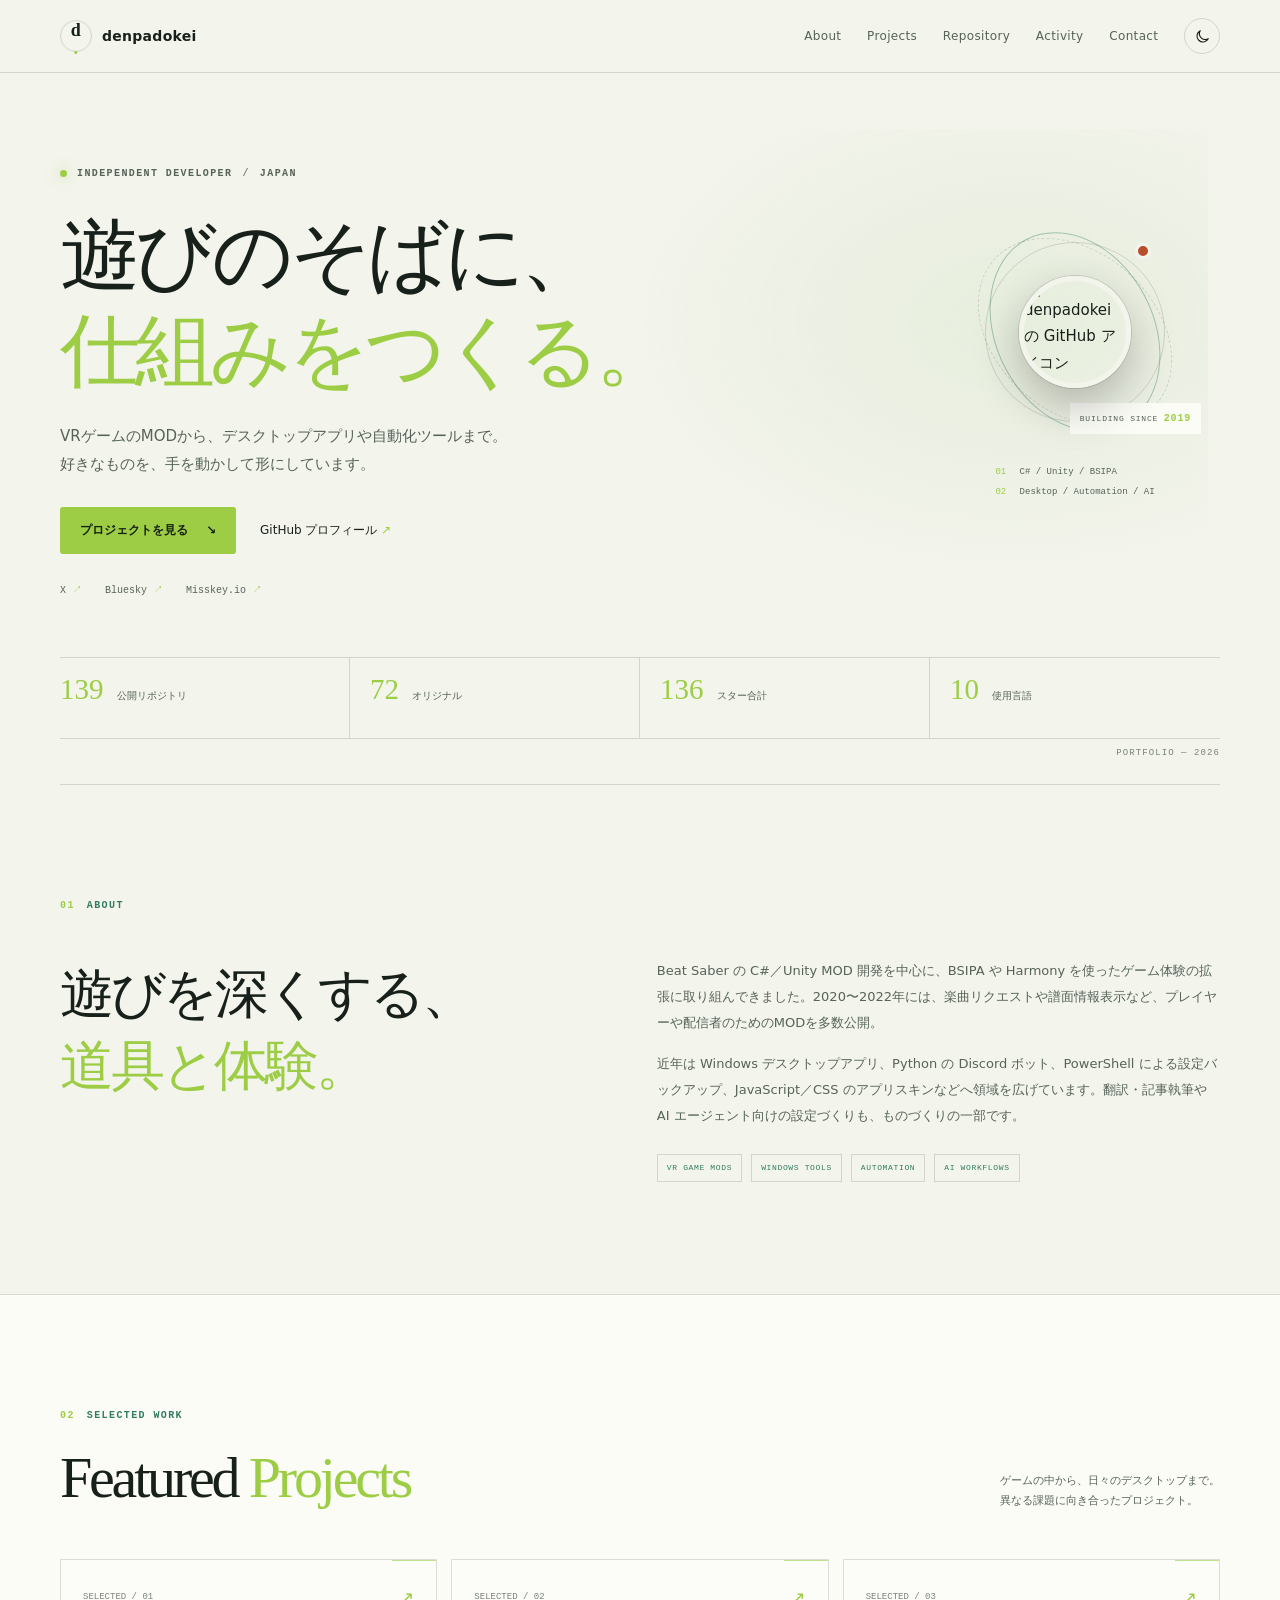
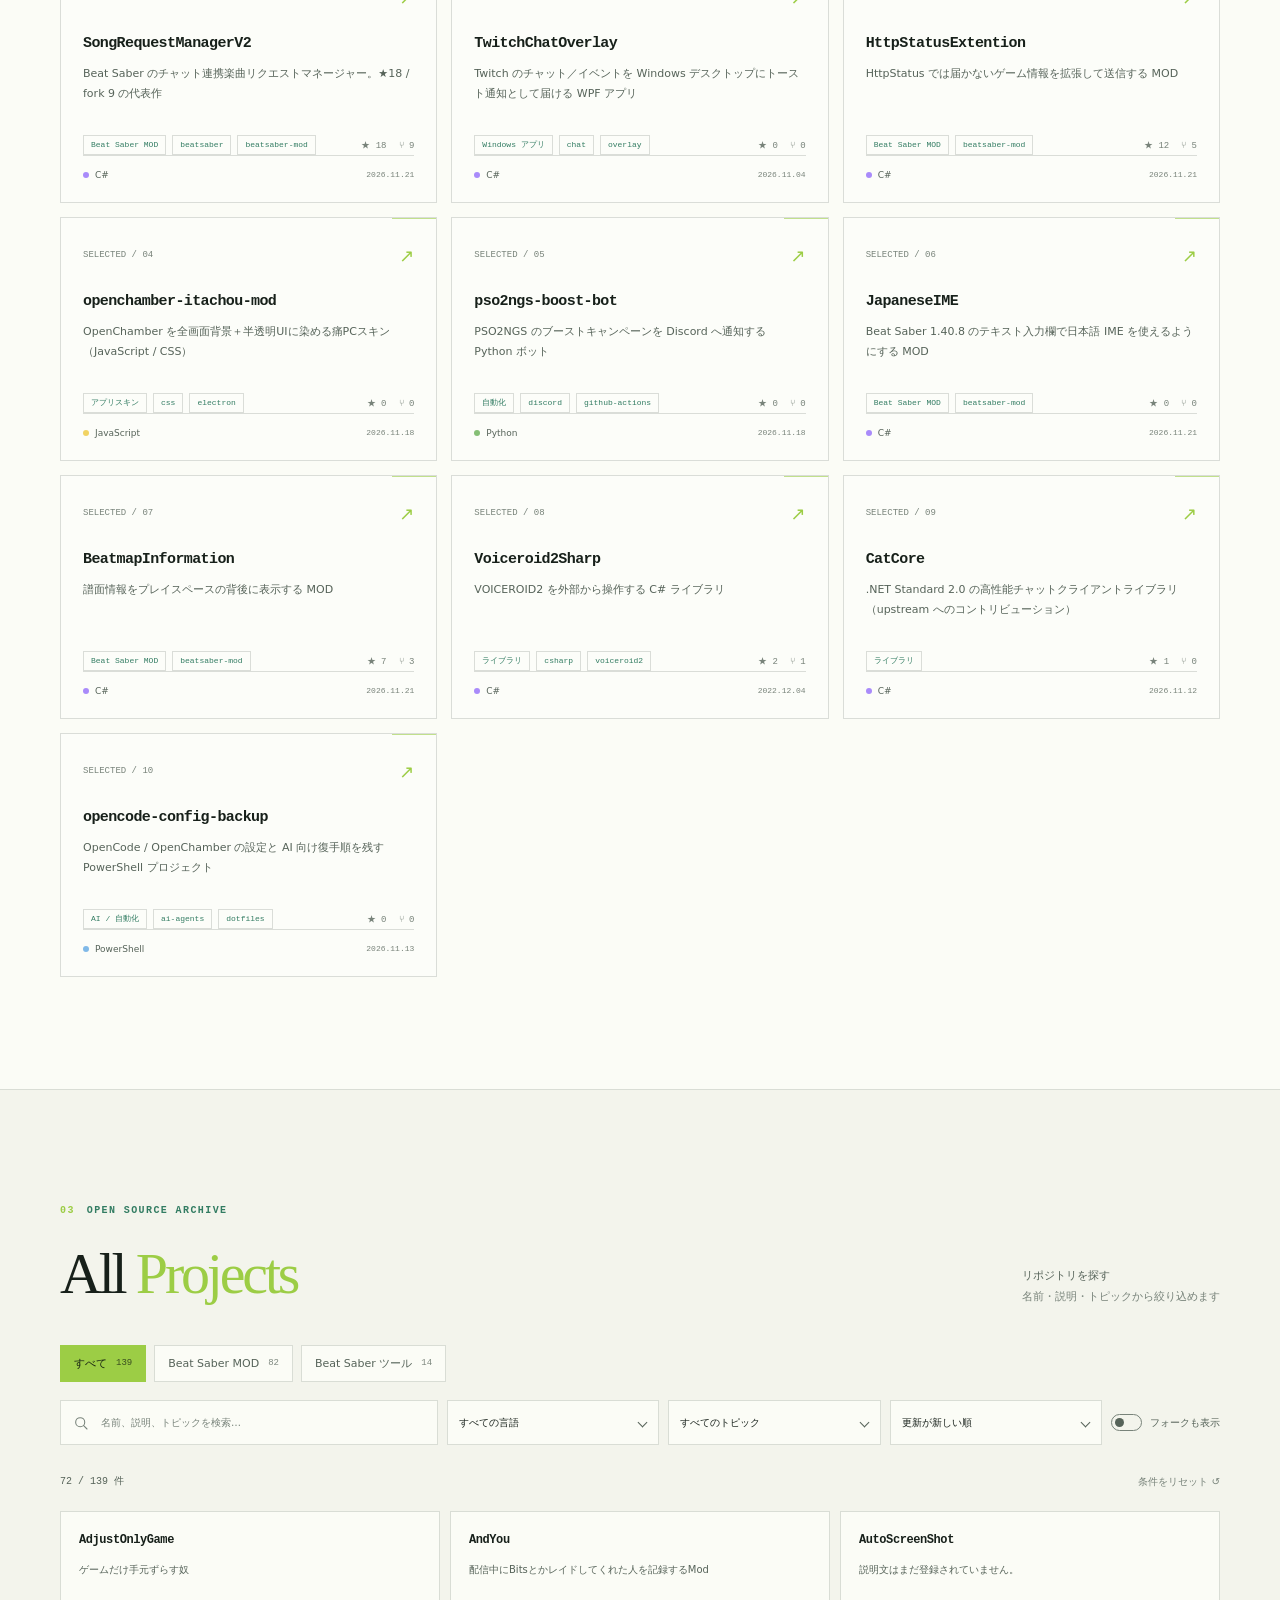
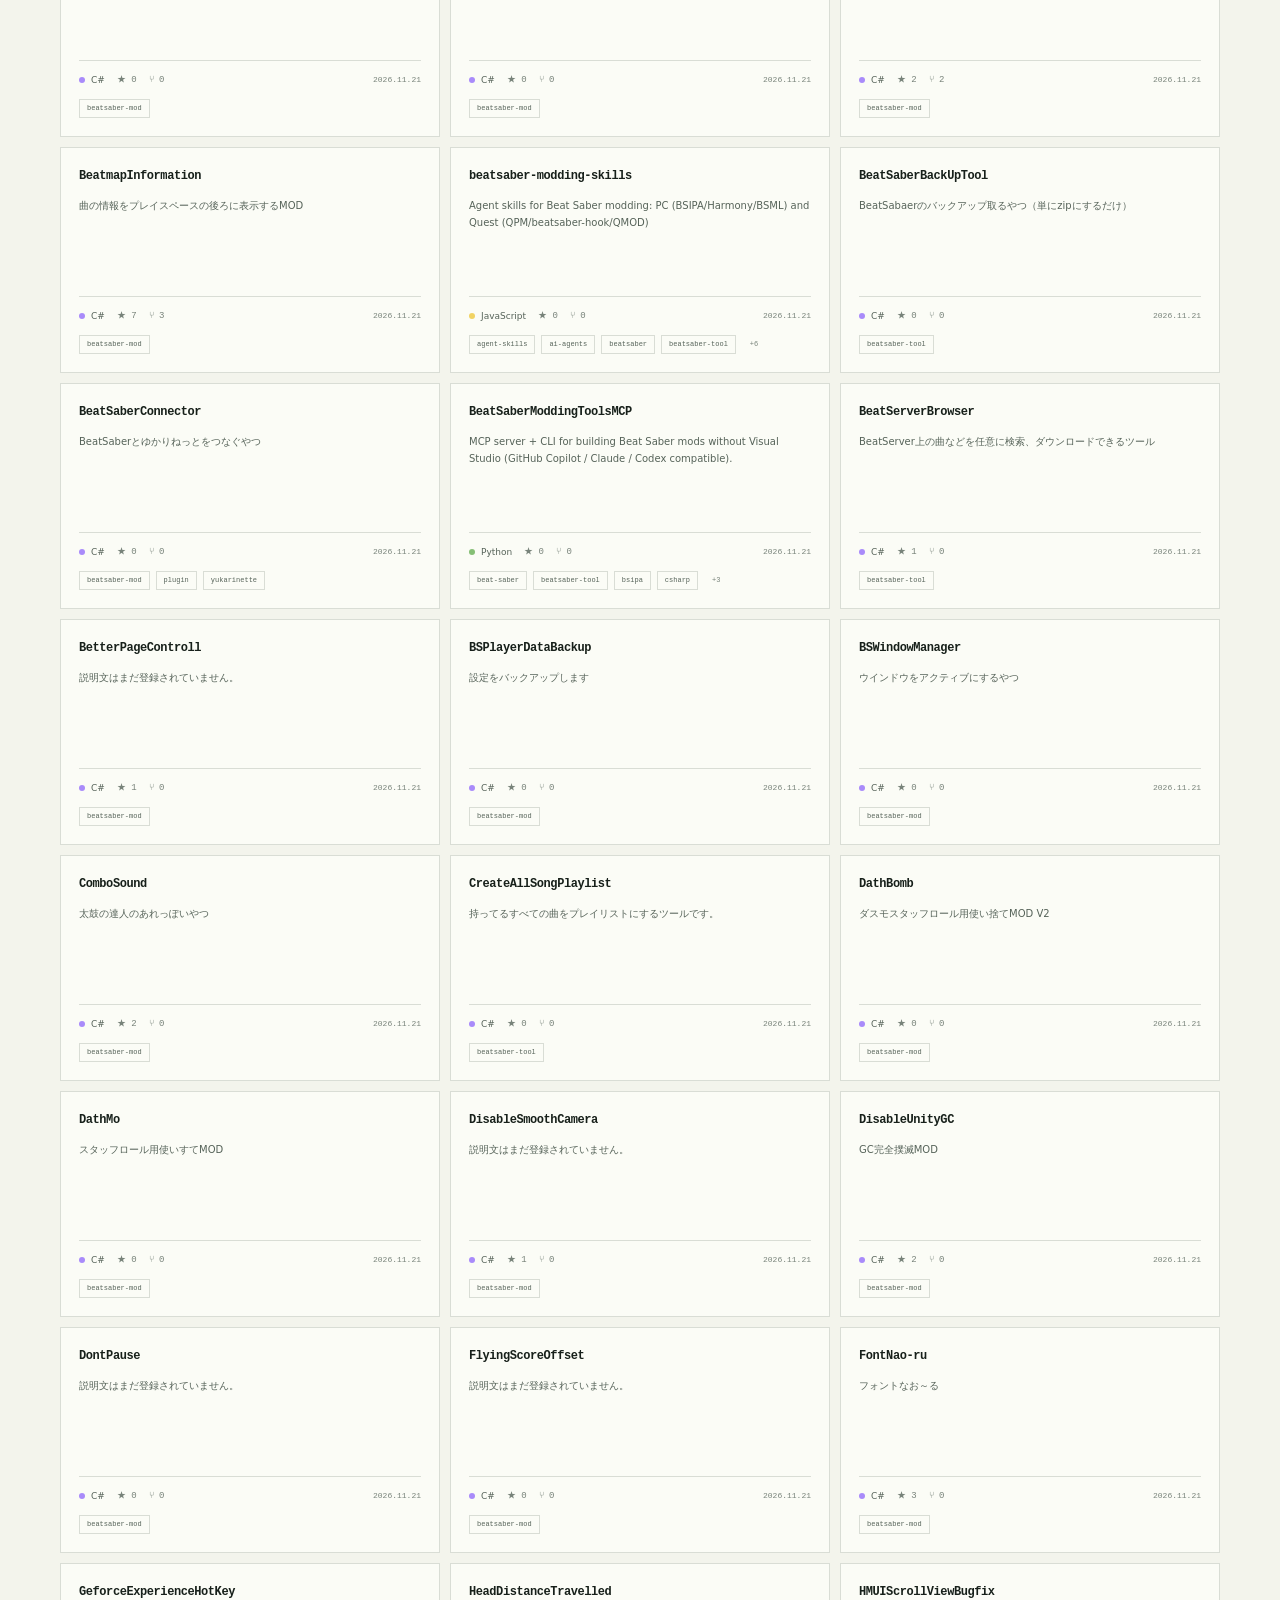
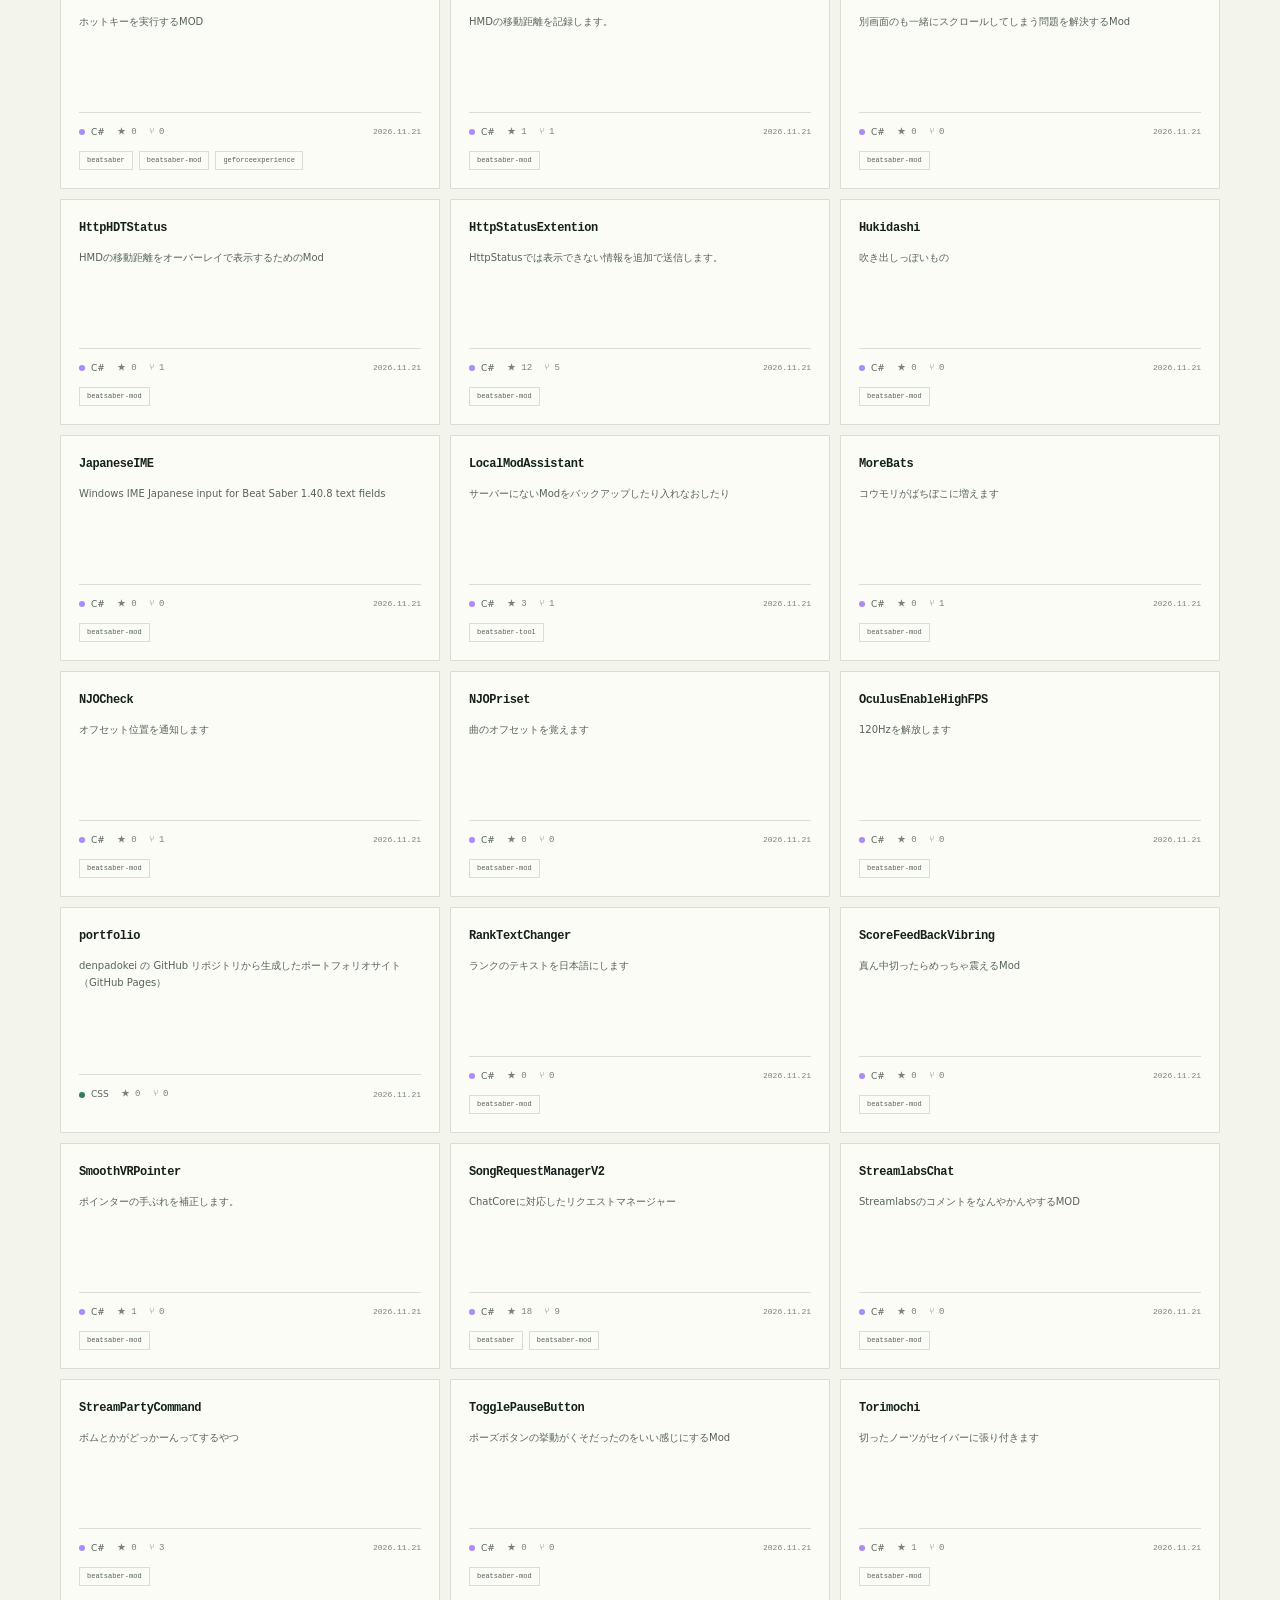
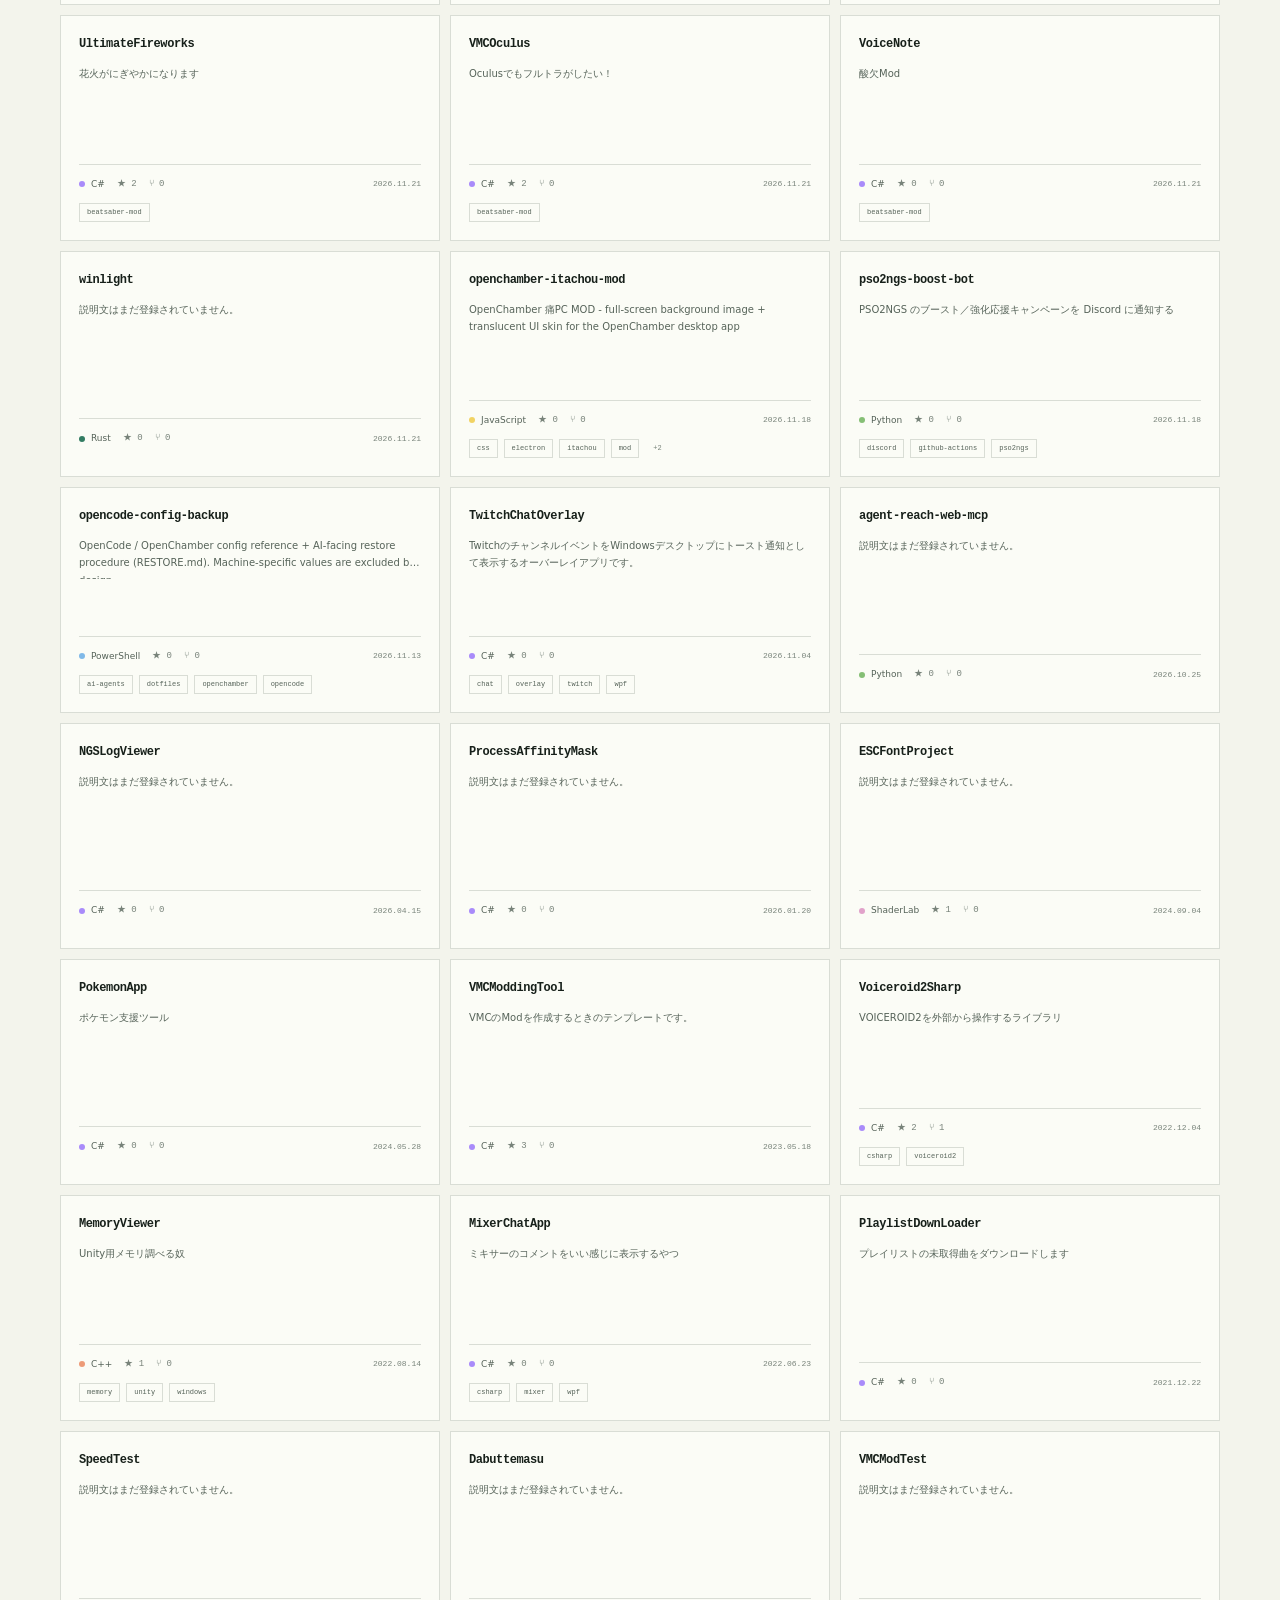
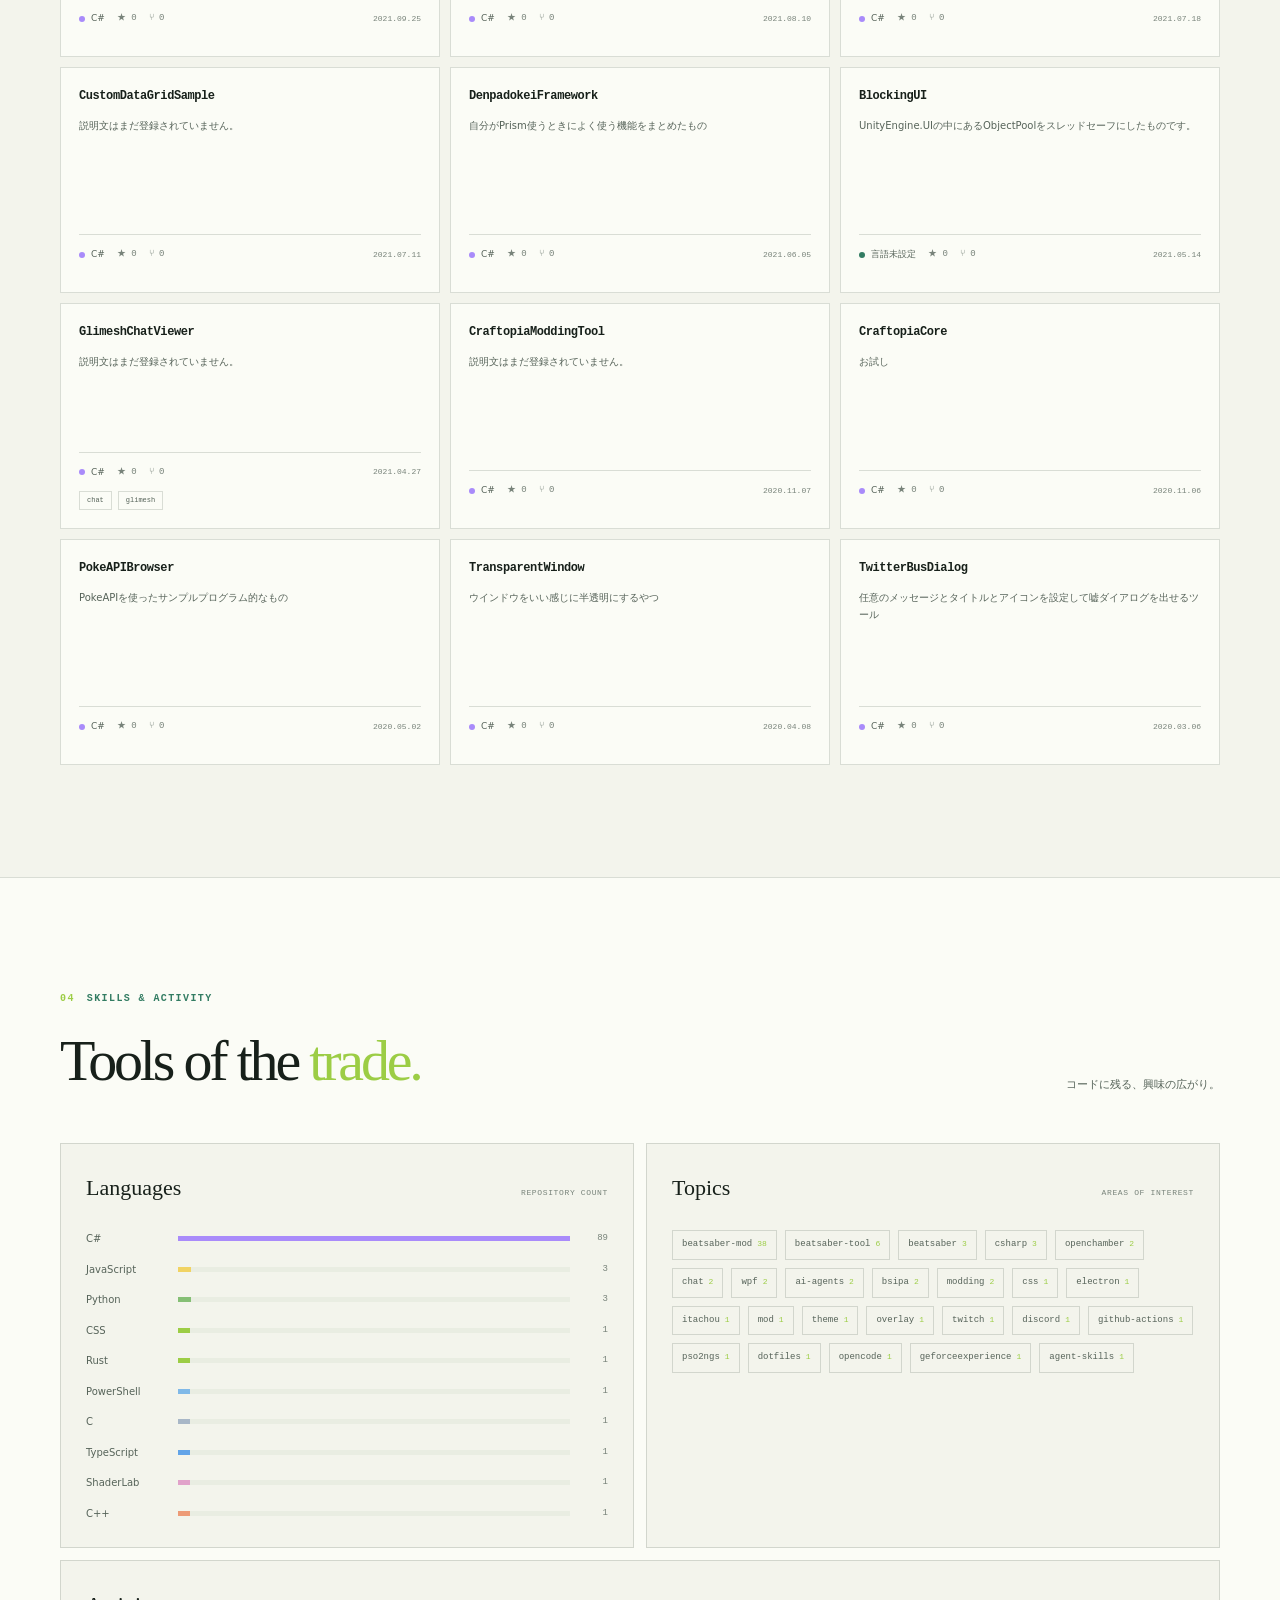
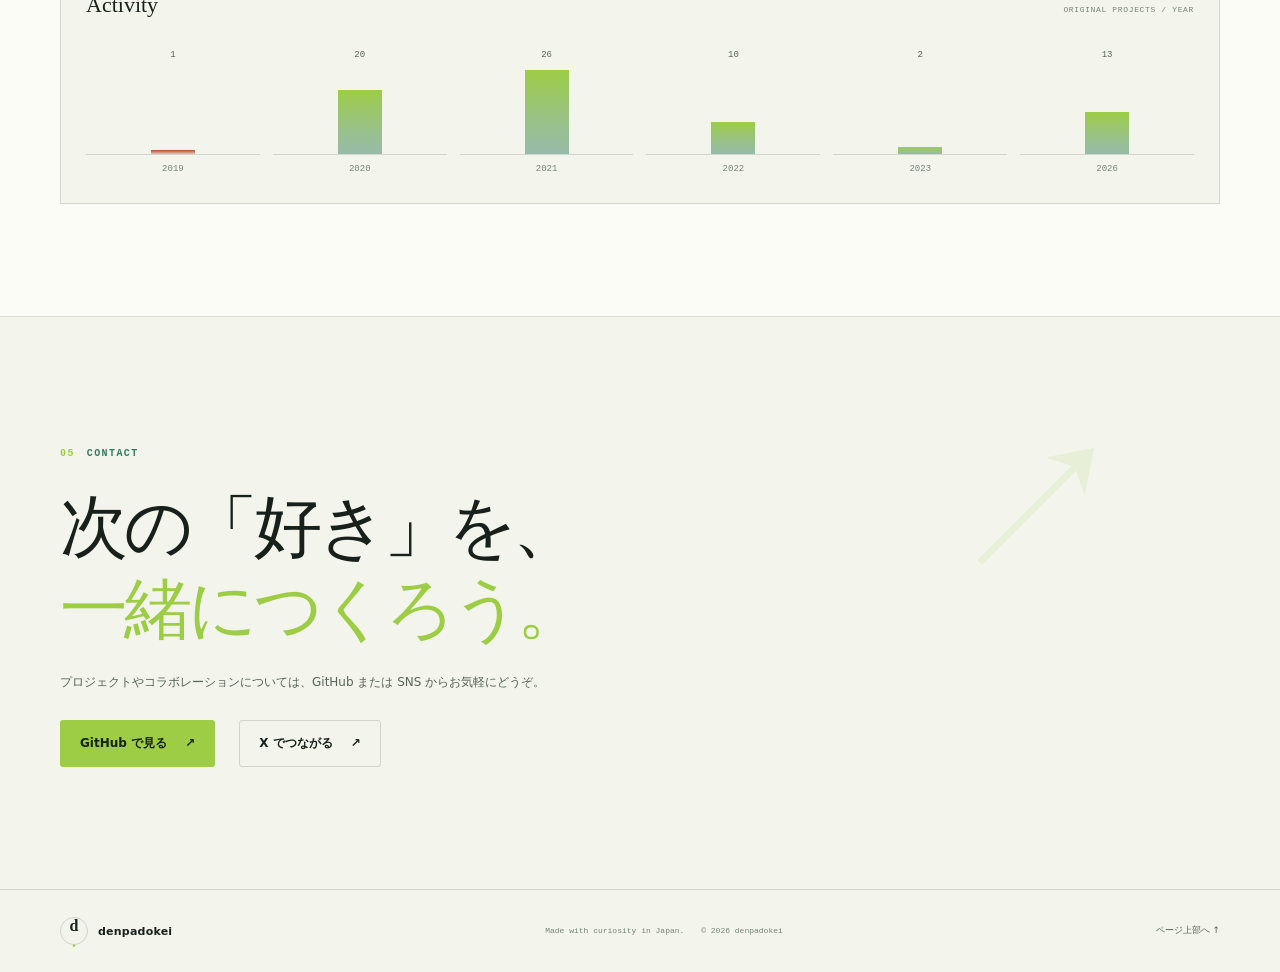
==== commit d64e16d4: "feat: Beat Saber MOD/ツールのトピックとクイックフィルタを追加" ====
--- a/index.html
+++ b/index.html
@@ -105,6 +105,7 @@
           </div>
           <p>リポジトリを探す<br><span class="subtle">名前・説明・トピックから絞り込めます</span></p>
         </div>
+        <div class="quick-filters" id="quick-filters" role="group" aria-label="カテゴリで絞り込む"></div>
         <form class="filters" id="project-filters" role="search" aria-label="プロジェクトを絞り込む">
           <label class="search-field">
             <span class="visually-hidden">プロジェクトを検索</span>
--- a/assets/styles.css
+++ b/assets/styles.css
@@ -229,6 +229,15 @@
 .all-section { background: var(--bg); }
 .all-heading { margin-bottom: 32px; }
 .subtle { color: var(--subtle); }
+.quick-filters { display: flex; flex-wrap: wrap; gap: 8px; margin-bottom: 18px; }
+.quick-chip {
+  display: inline-flex; align-items: center; gap: 9px; padding: 8px 13px;
+  border: 1px solid var(--line); background: var(--bg-raised); color: var(--muted);
+  font-size: 11px; cursor: pointer; transition: border-color .2s ease, color .2s ease, background .2s ease;
+}
+.quick-chip:hover { border-color: var(--mint); color: var(--text); }
+.quick-chip[aria-pressed="true"] { border-color: var(--accent); background: var(--accent); color: var(--accent-ink); }
+.quick-chip .quick-count { font-family: var(--mono); font-size: 9px; opacity: .75; }
 .filters {
   display: grid; grid-template-columns: minmax(190px, 1.6fr) repeat(3, minmax(135px, .9fr)) auto;
   gap: 9px; align-items: center;
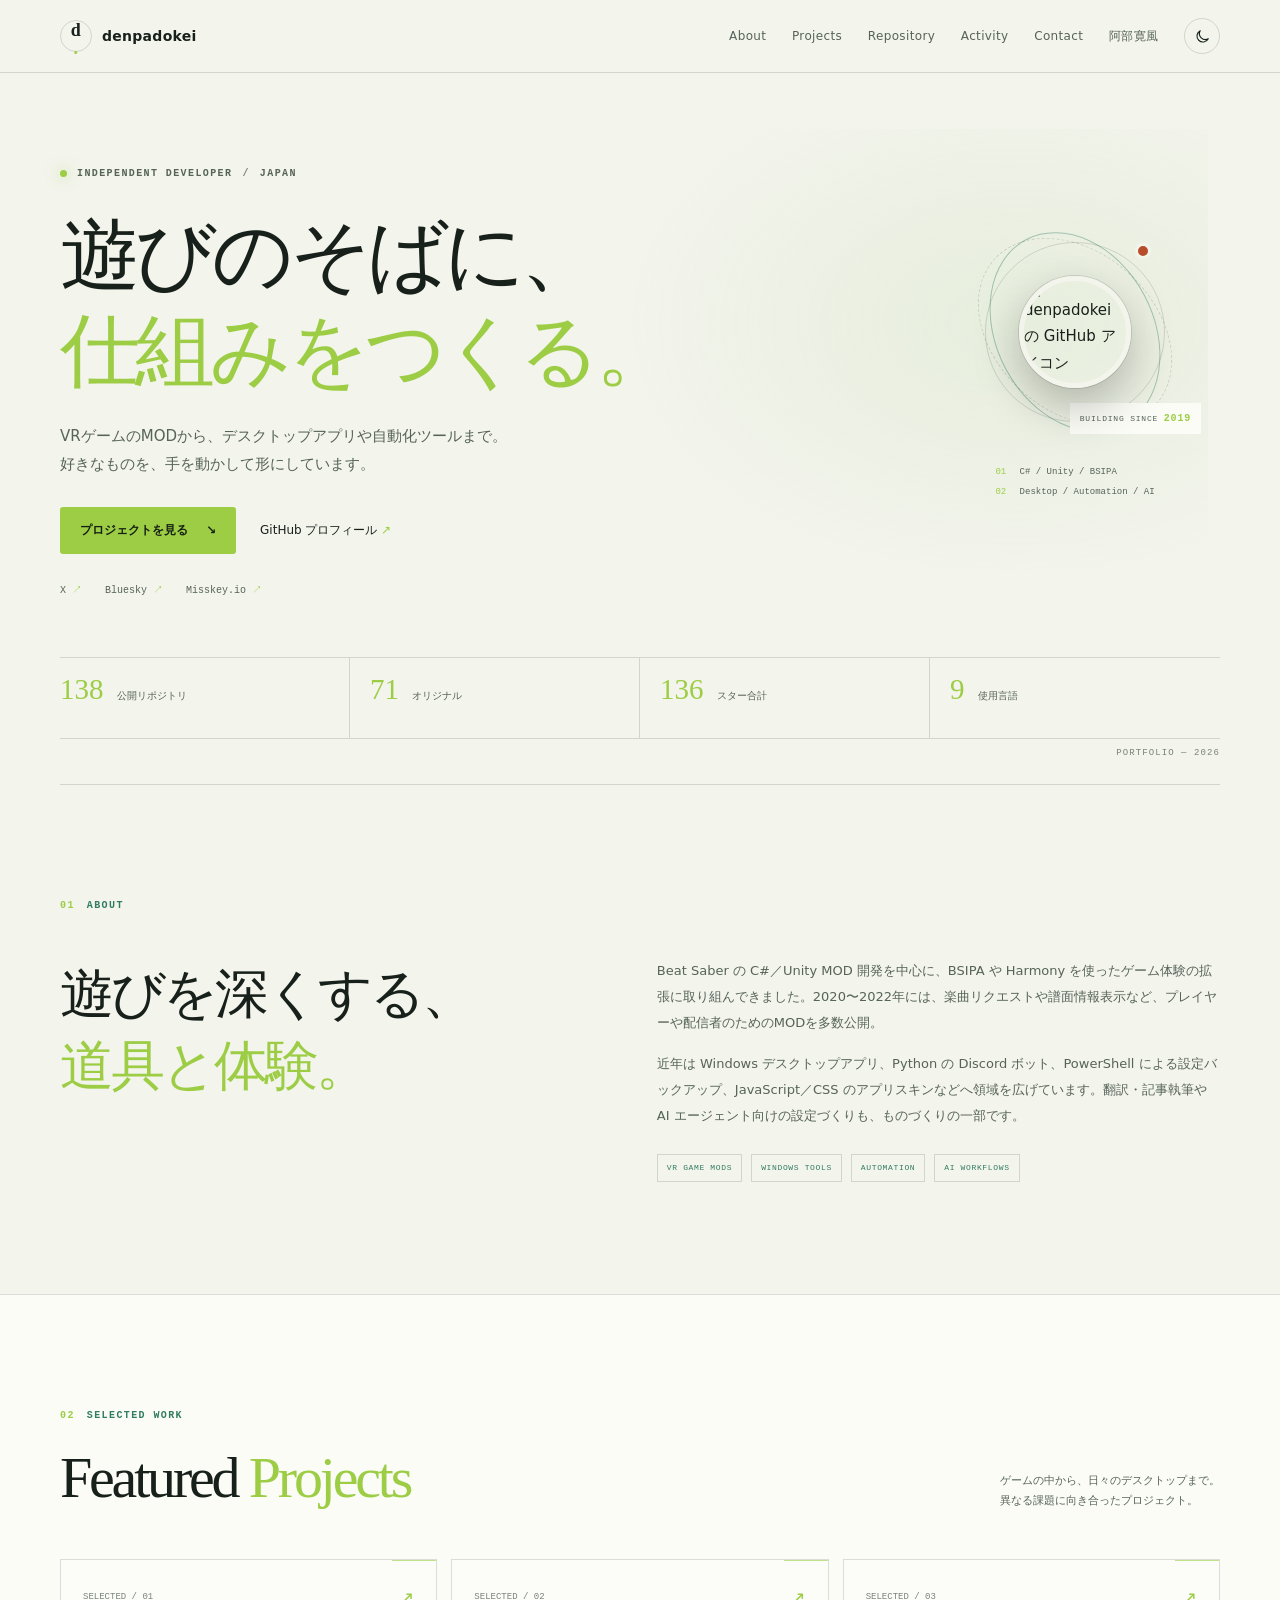
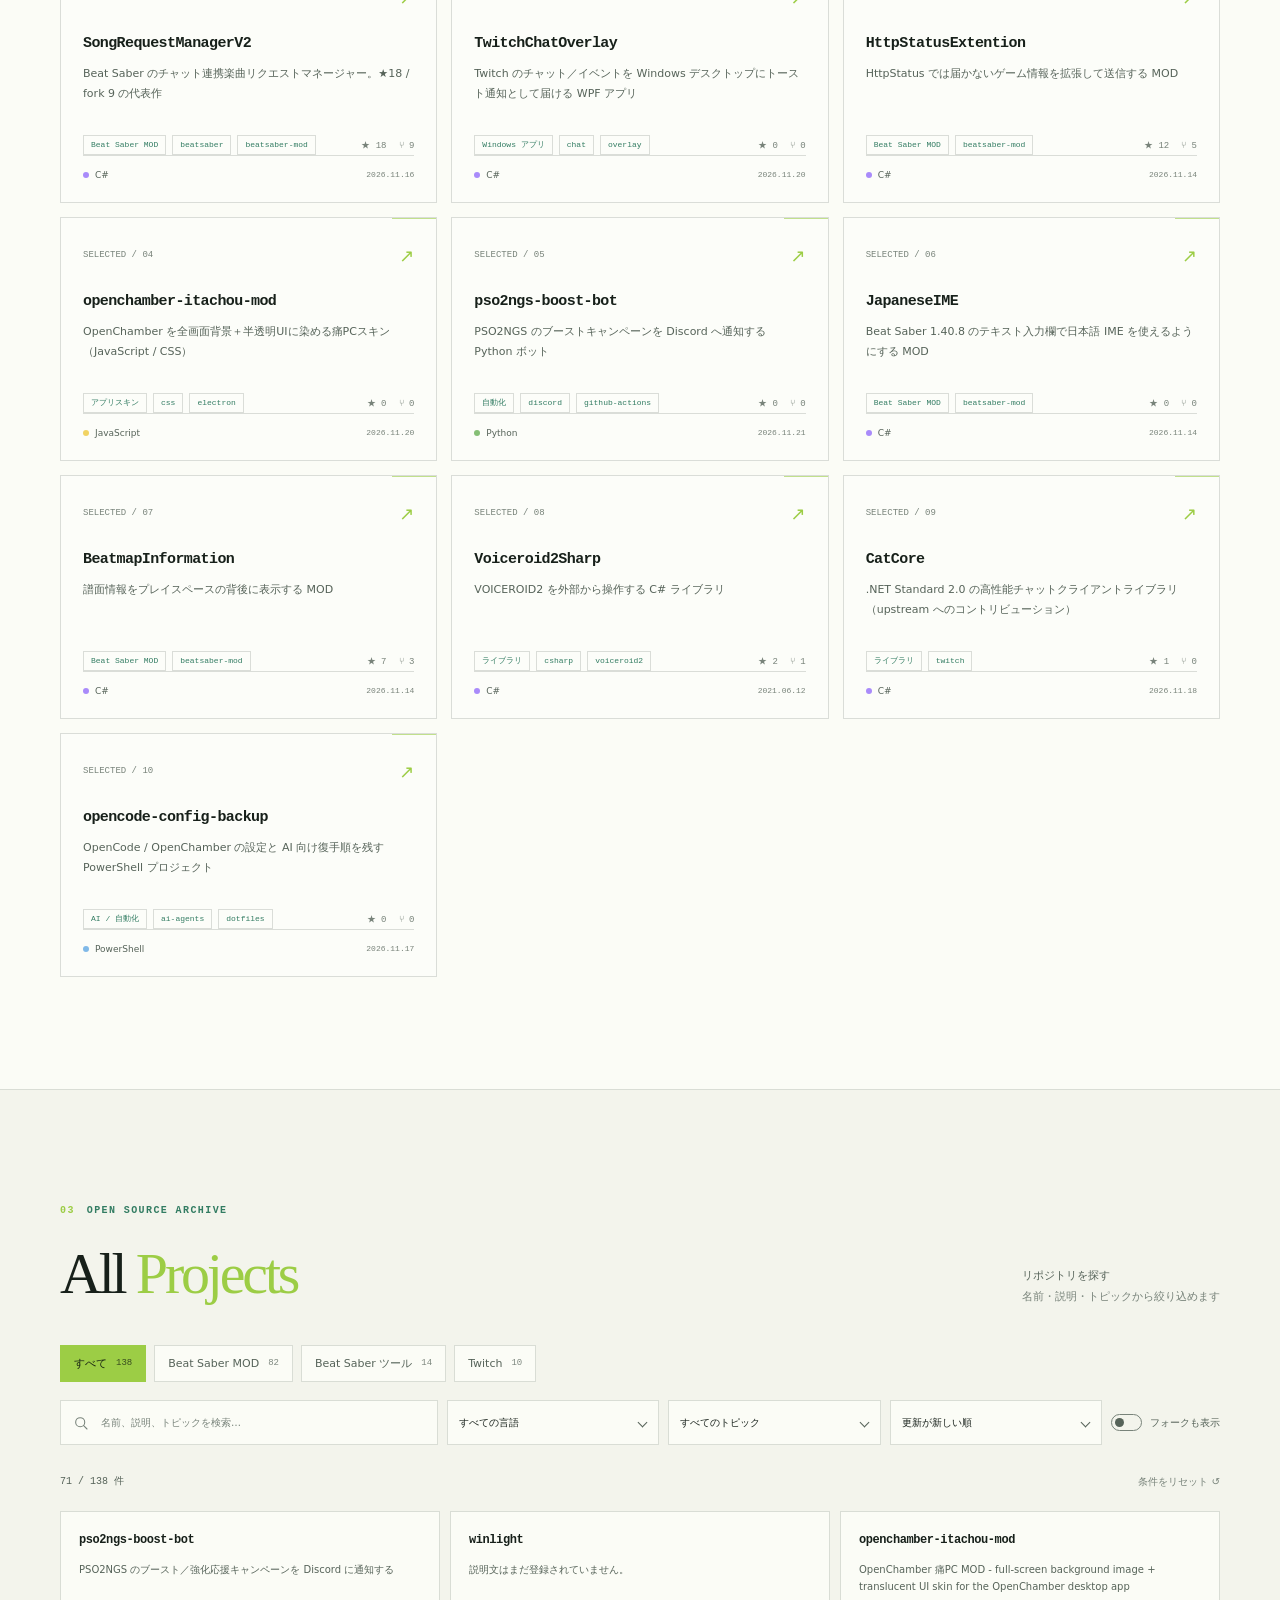
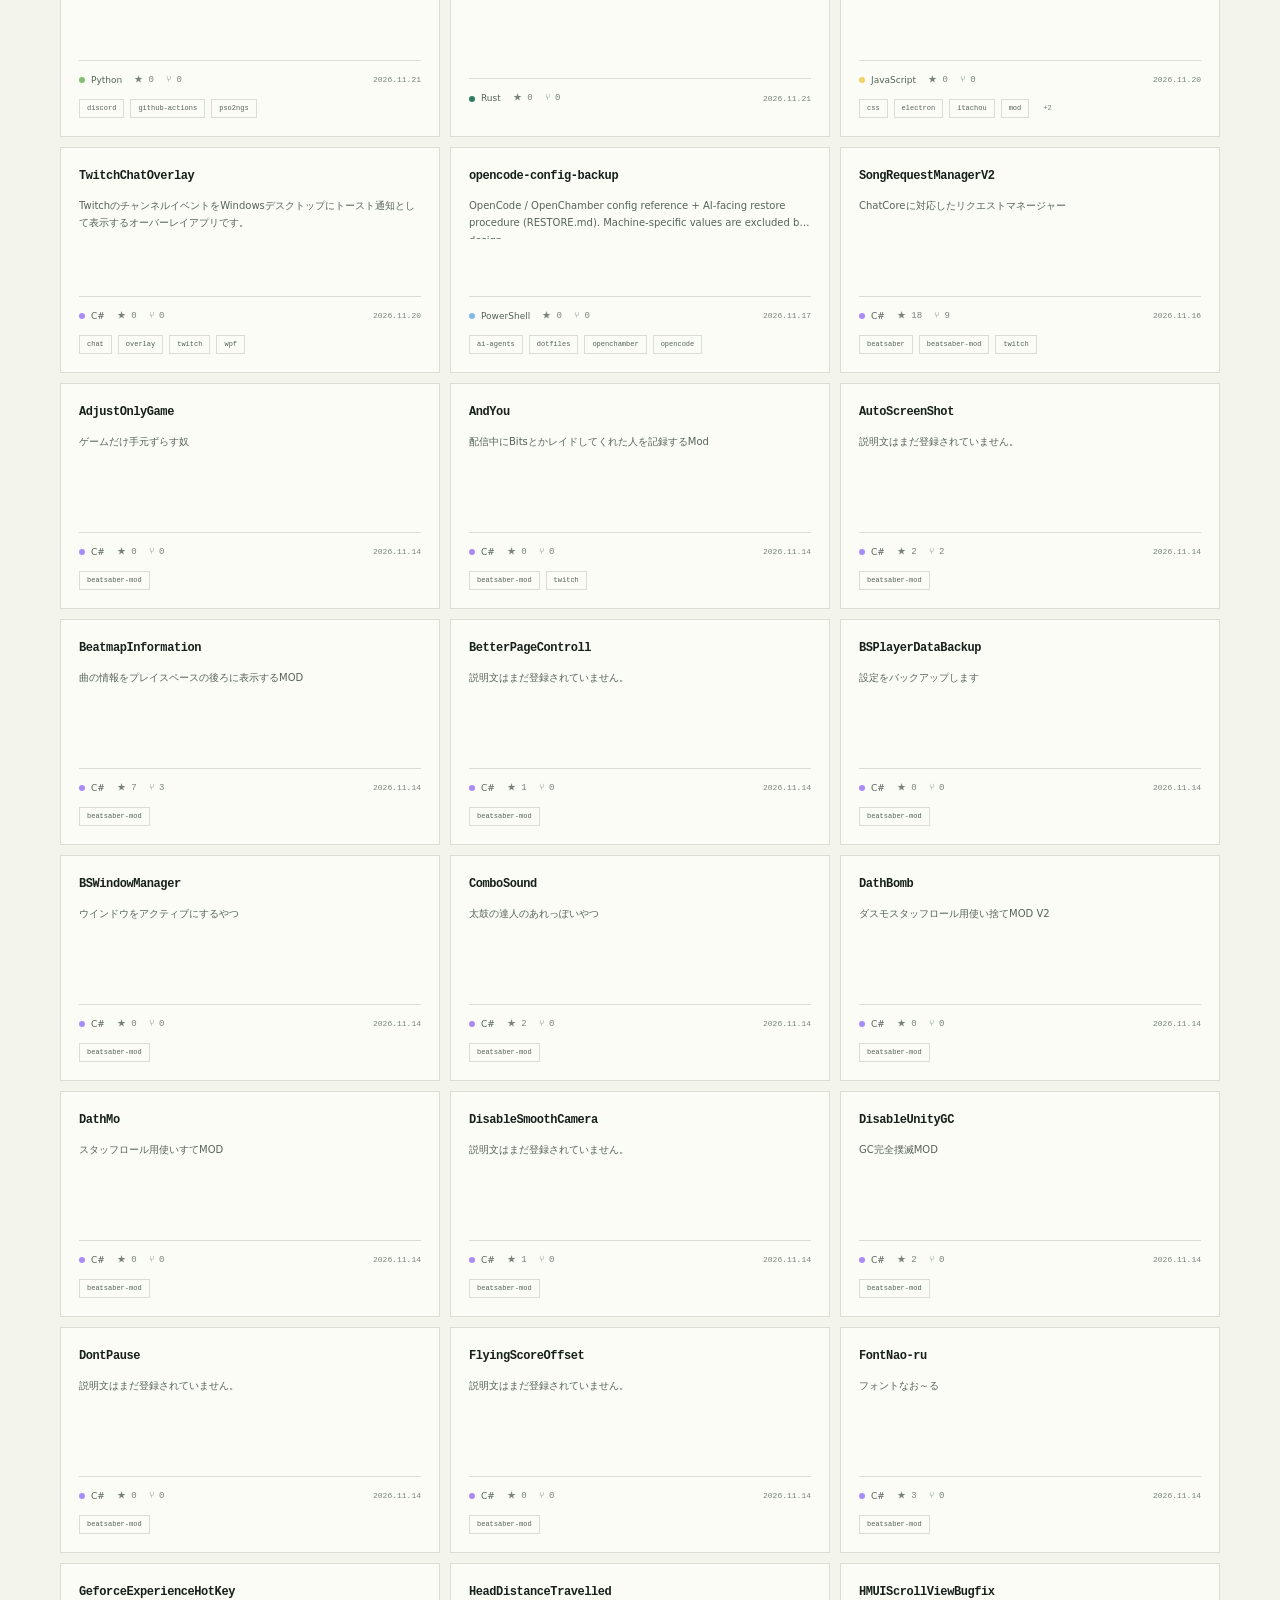
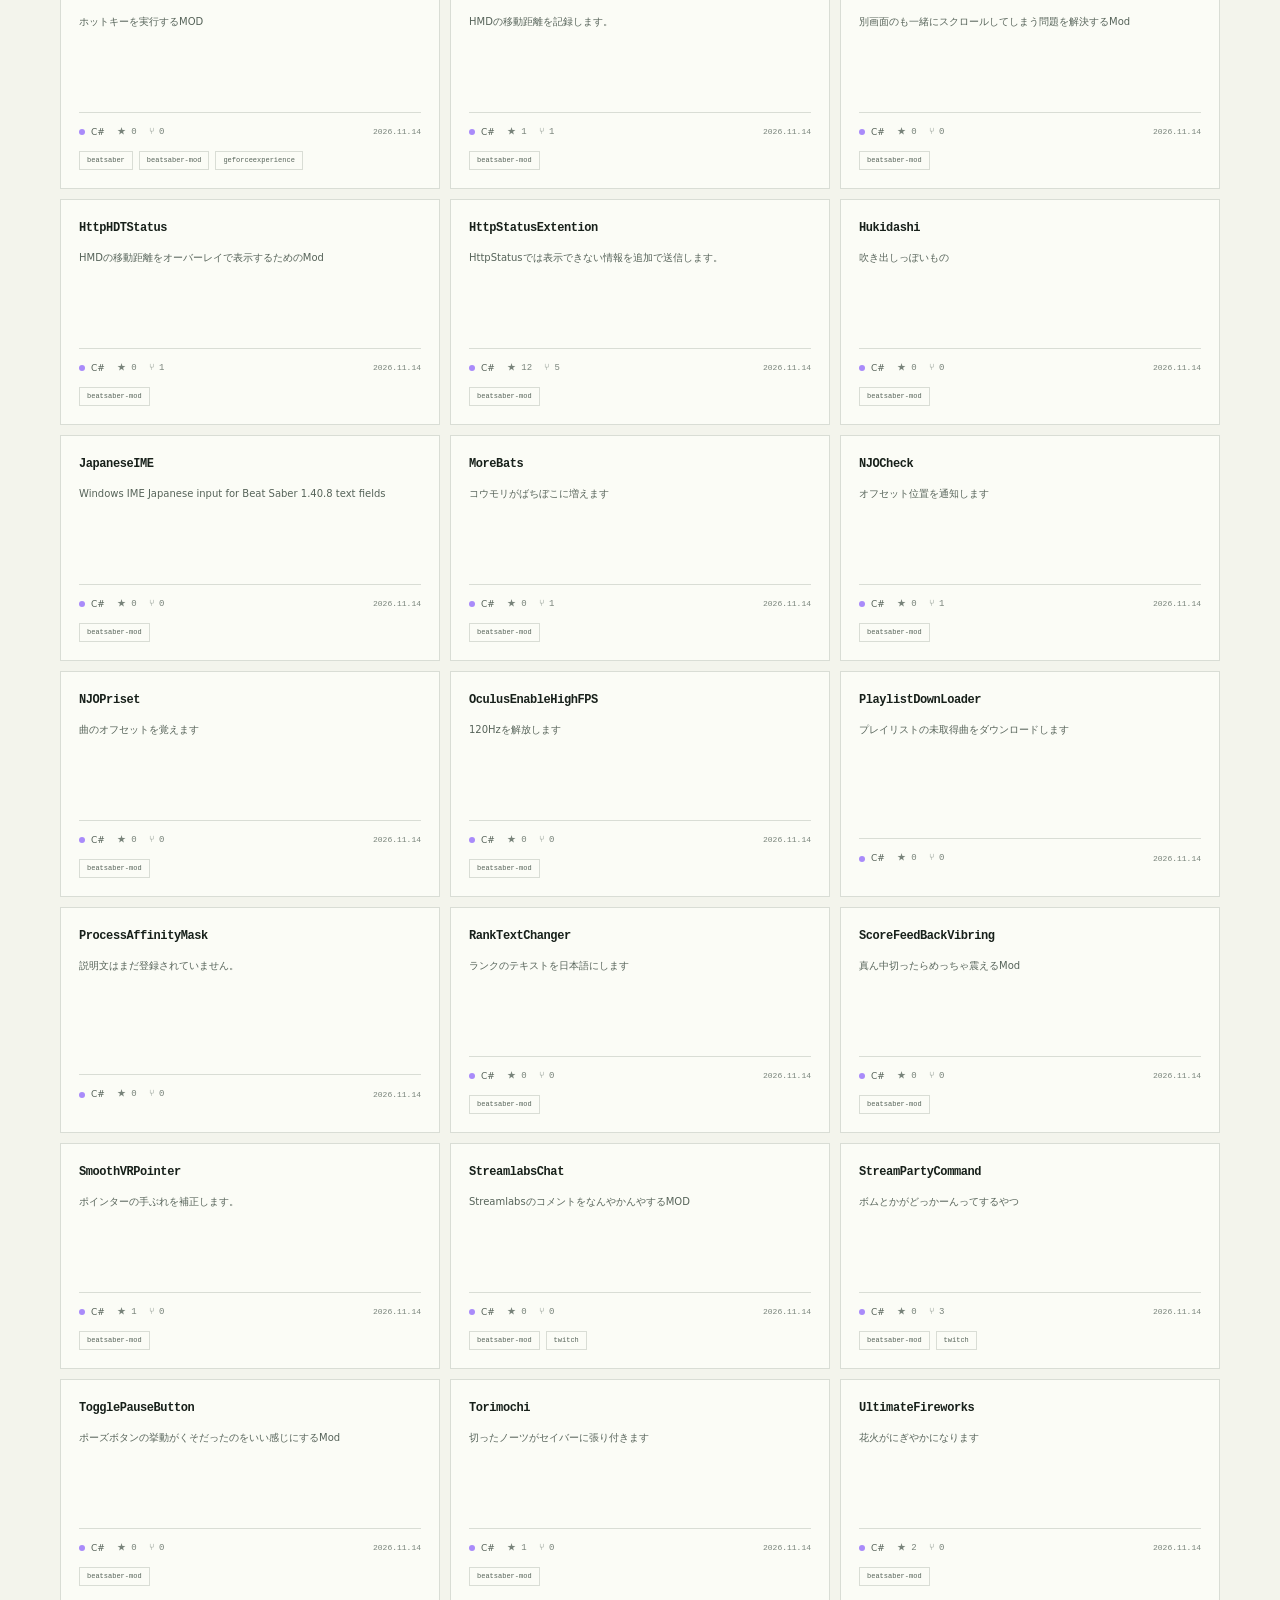
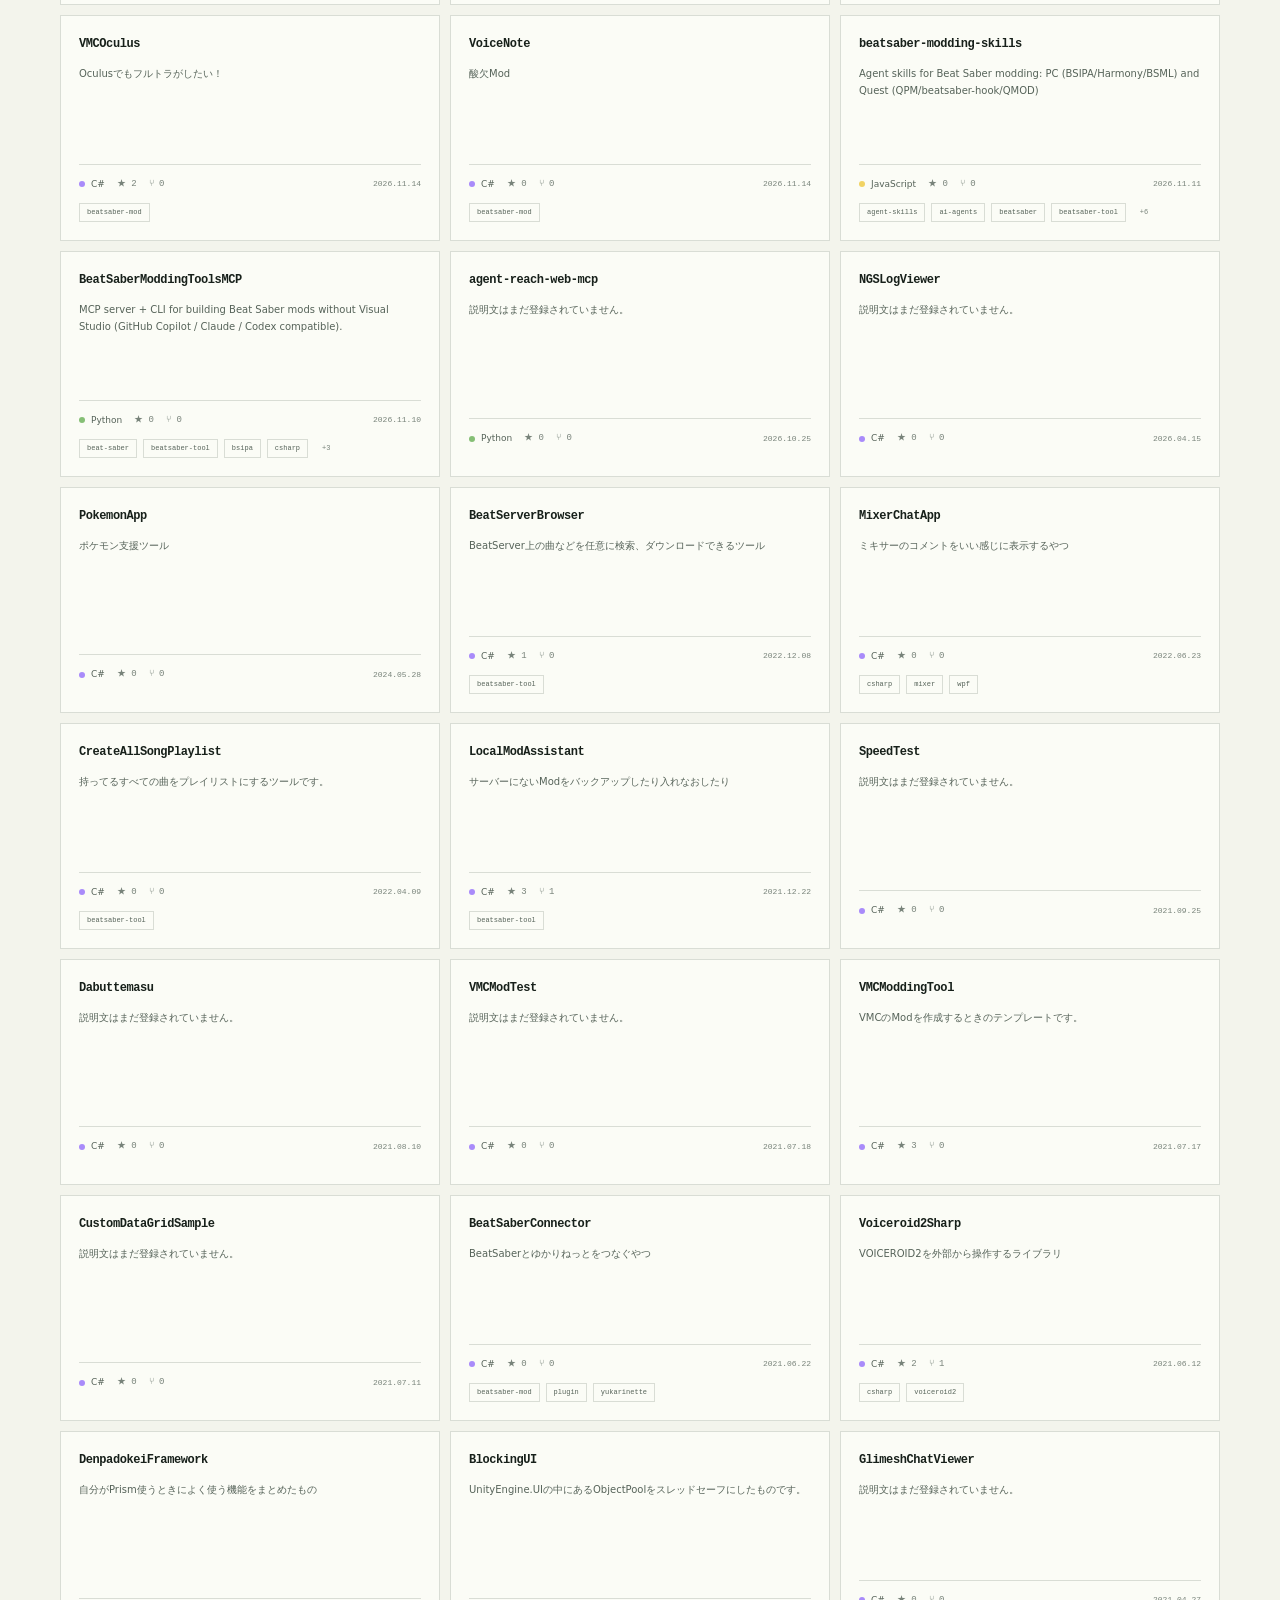
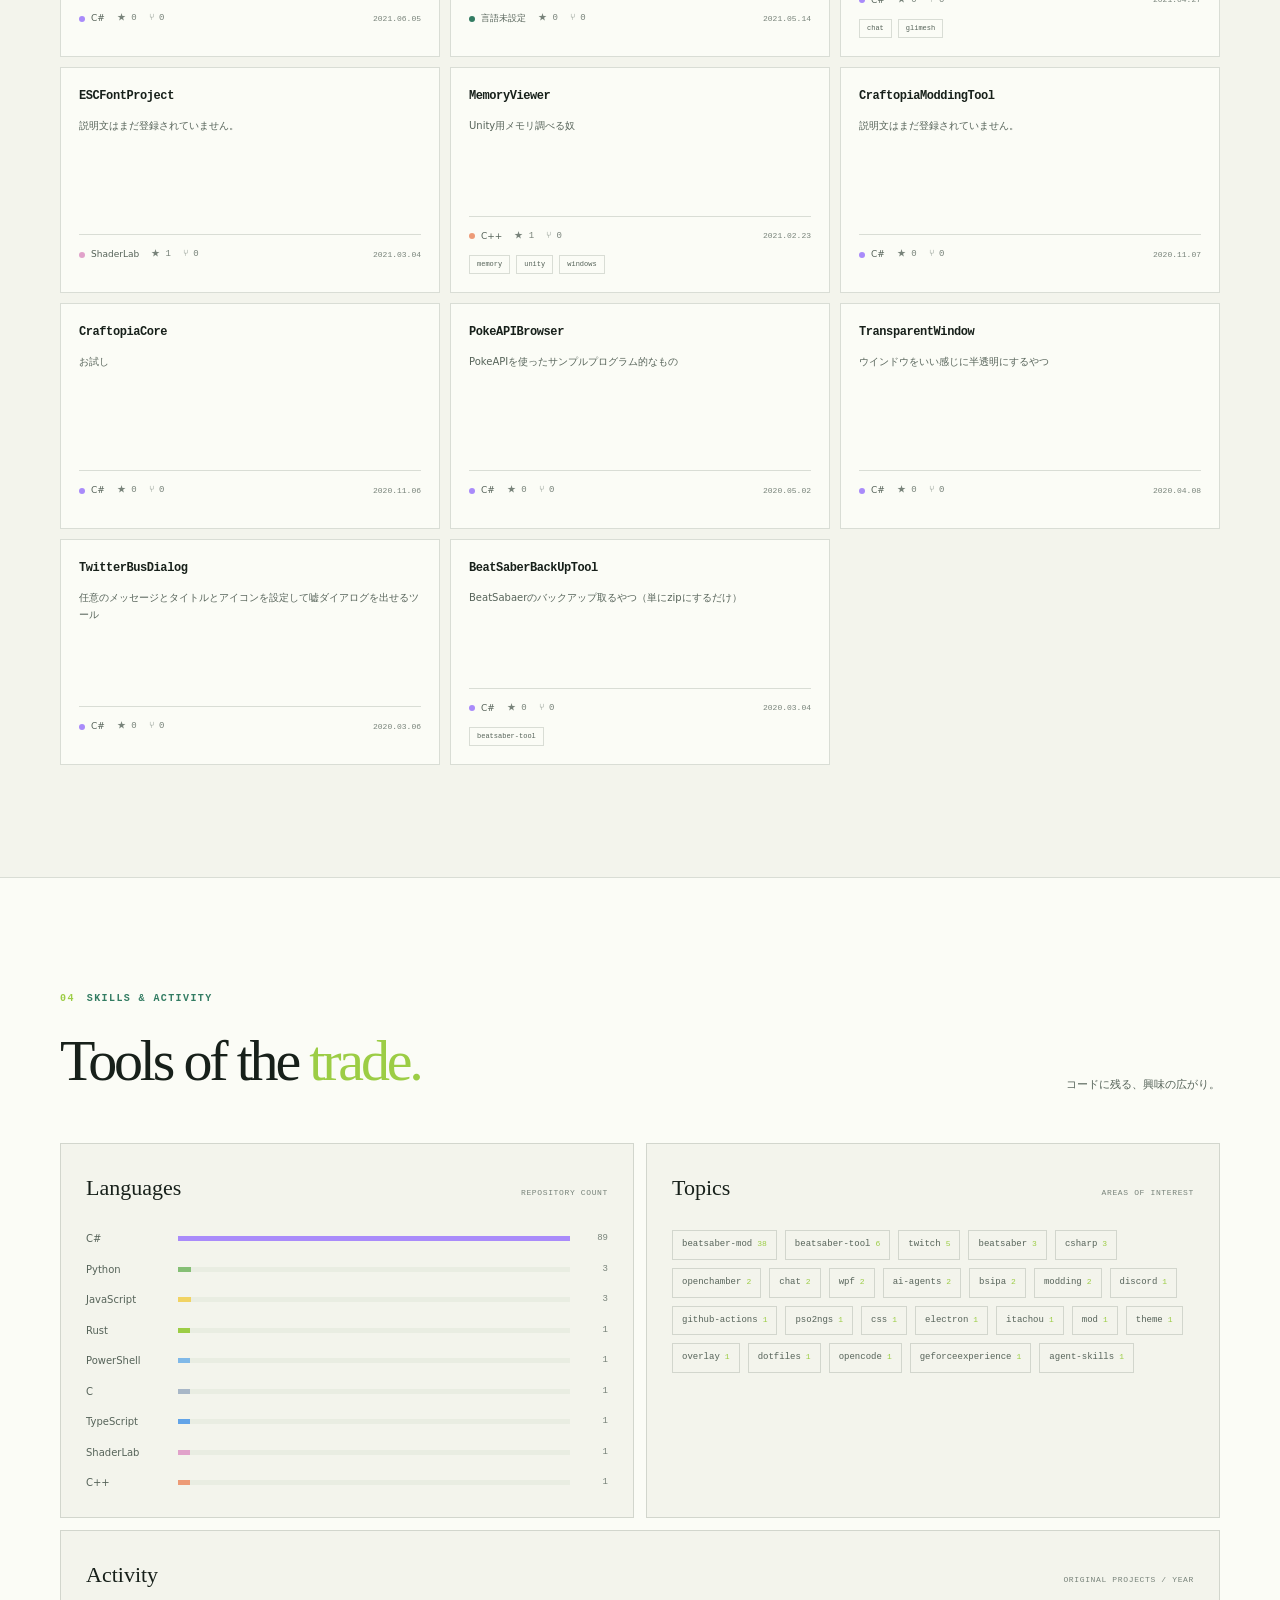
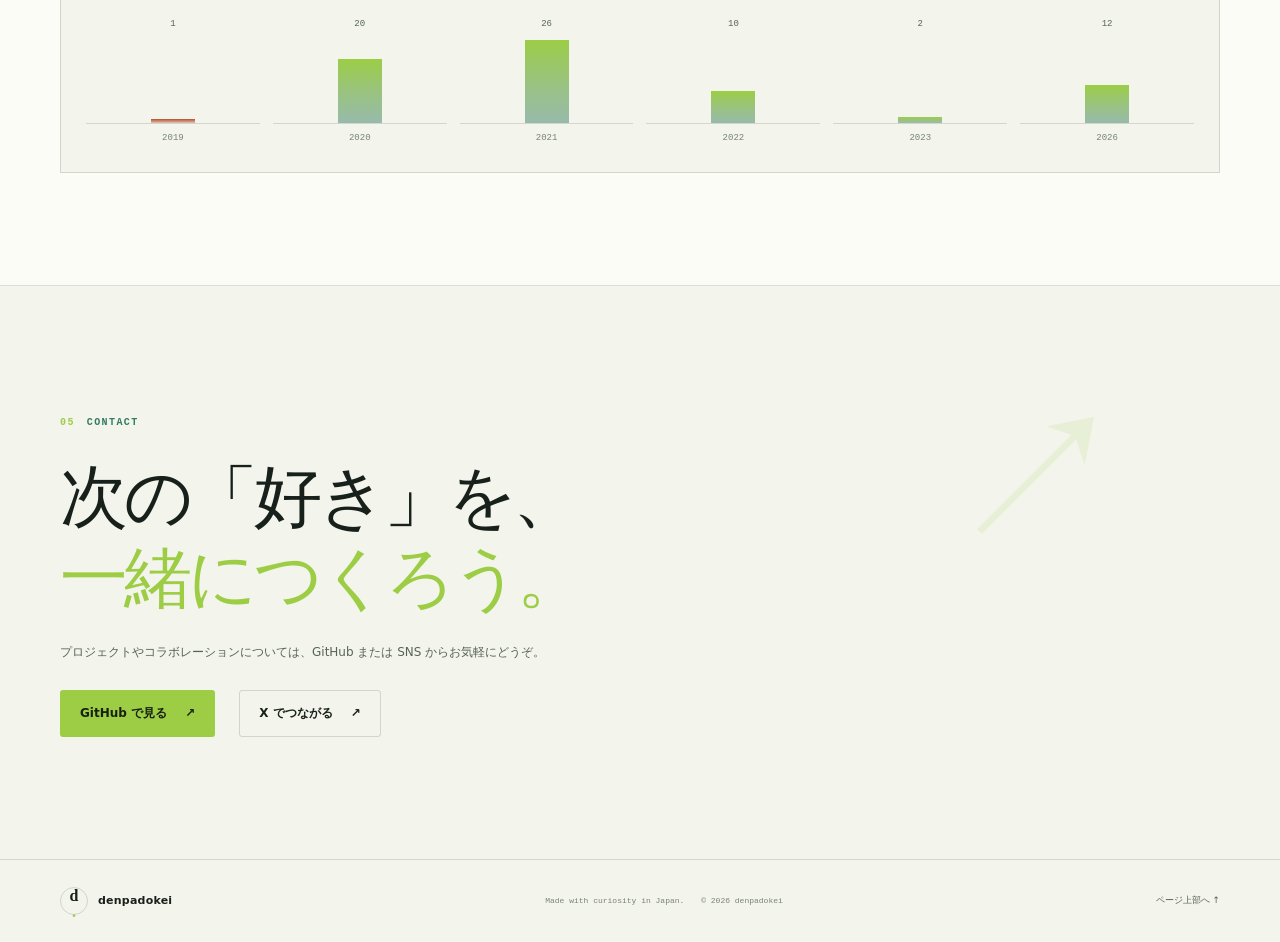
==== commit daf3c701: "feat: モダン版ナビゲーションに阿部寛風ページへのリンクを追加" ====
--- a/index.html
+++ b/index.html
@@ -23,6 +23,7 @@
         <a href="#all-projects">Repository</a>
         <a href="#activity">Activity</a>
         <a href="#contact">Contact</a>
+        <a href="./abe.html">阿部寛風</a>
         <button class="theme-toggle" id="theme-toggle" type="button" aria-label="ライトテーマに切り替え" title="テーマを切り替え">
           <svg class="theme-icon theme-icon-sun" viewBox="0 0 24 24" aria-hidden="true"><circle cx="12" cy="12" r="4"></circle><path d="M12 2v2m0 16v2M4.93 4.93l1.42 1.42m11.3 11.3 1.42 1.42M2 12h2m16 0h2M4.93 19.07l1.42-1.42m11.3-11.3 1.42-1.42"></path></svg>
           <svg class="theme-icon theme-icon-moon" viewBox="0 0 24 24" aria-hidden="true"><path d="M20.2 15.3A8.5 8.5 0 0 1 8.7 3.8 8.5 8.5 0 1 0 20.2 15.3Z"></path></svg>
--- a/assets/styles.css
+++ b/assets/styles.css
@@ -328,6 +328,21 @@
 .footer-inner > p span { margin-left: 12px; }
 .back-top { color: var(--muted); font-size: 9px; }
 .back-top:hover { color: var(--accent); }
+.back-to-top {
+  position: fixed; z-index: 9; right: max(22px, env(safe-area-inset-right, 0px));
+  bottom: max(22px, env(safe-area-inset-bottom, 0px)); display: grid; place-items: center;
+  width: 48px; height: 48px; padding: 0; border: 1px solid color-mix(in srgb, var(--accent-ink) 18%, transparent);
+  border-radius: 50%; background: var(--accent); color: var(--accent-ink);
+  box-shadow: 0 10px 28px color-mix(in srgb, var(--text) 18%, transparent);
+  cursor: pointer; opacity: 0; visibility: hidden; pointer-events: none; transform: translateY(8px);
+  transition: opacity .2s ease, transform .2s ease, visibility 0s linear .2s, box-shadow .2s ease;
+}
+.back-to-top svg { width: 20px; height: 20px; fill: none; stroke: currentColor; stroke-width: 1.8; stroke-linecap: round; stroke-linejoin: round; }
+.back-to-top.is-visible {
+  opacity: 1; visibility: visible; pointer-events: auto; transform: translateY(0);
+  transition: opacity .2s ease, transform .2s ease, visibility 0s, box-shadow .2s ease;
+}
+.back-to-top.is-visible:hover { transform: translateY(-2px); box-shadow: 0 13px 32px color-mix(in srgb, var(--text) 24%, transparent); }
 
 @keyframes bar-in { from { transform: scaleX(.05); } to { transform: scaleX(1); } }
 @media (max-width: 900px) {
@@ -400,6 +415,7 @@
   .contact-mark { top: 70px; right: 0; font-size: 125px; }
   .footer-inner { flex-wrap: wrap; min-height: 100px; padding-block: 16px; }
   .footer-inner > p { order: 3; width: 100%; }
+  .back-to-top { right: max(16px, env(safe-area-inset-right, 0px)); bottom: max(16px, env(safe-area-inset-bottom, 0px)); }
 }
 @media (prefers-reduced-motion: reduce) {
   *, *::before, *::after {
